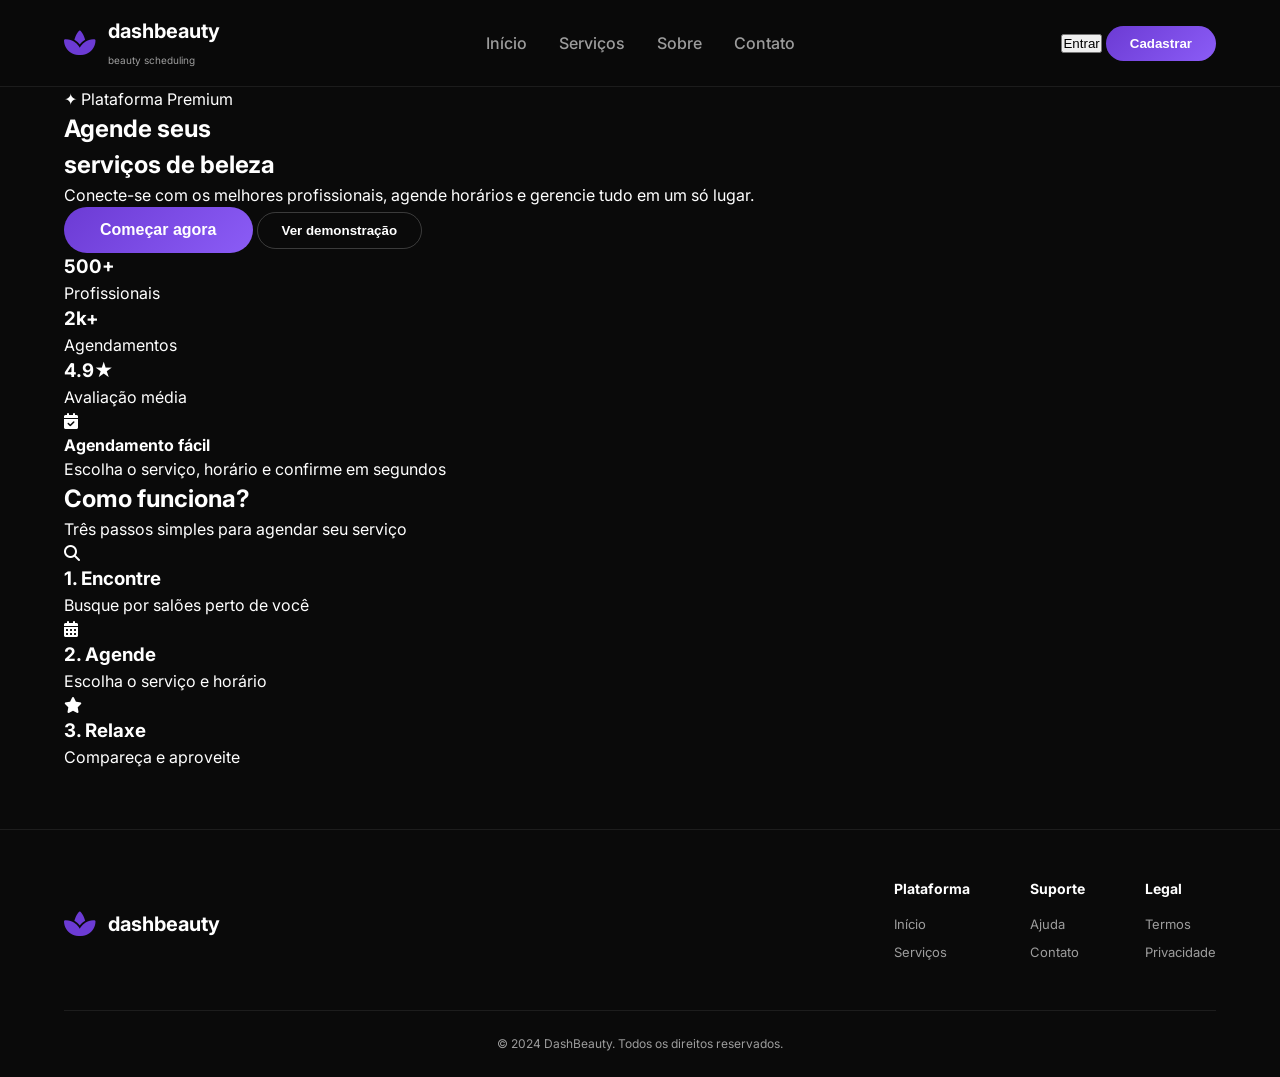
==== public/index.html @ be561d04 "morte" ====
<!DOCTYPE html>
<html lang="pt-BR">
<head>
    <meta charset="UTF-8">
    <meta name="viewport" content="width=device-width, initial-scale=1.0">
    <title>DashBeauty | Agendamento de Beleza</title>
    <link rel="manifest" href="manifest.json">
    <link href="https://fonts.googleapis.com/css2?family=Inter:wght@300;400;500;600;700;800&display=swap" rel="stylesheet">
    <link rel="stylesheet" href="https://cdnjs.cloudflare.com/ajax/libs/font-awesome/6.5.1/css/all.min.css">
    <link rel="stylesheet" href="css/style.css">
</head>
<body>
    <div id="app">
        <!-- Header -->
        <header class="header">
            <div class="container">
                <div class="logo" onclick="window.location.href='/'">
                    <i class="fas fa-spa"></i>
                    <div>
                        <h1>dashbeauty</h1>
                        <span>beauty scheduling</span>
                    </div>
                </div>
                <nav class="nav">
                    <a href="#">Início</a>
                    <a href="#">Serviços</a>
                    <a href="#">Sobre</a>
                    <a href="#">Contato</a>
                </nav>
                <div class="auth-buttons">
                    <button class="btn-outline" onclick="window.location.href='login.html'">Entrar</button>
                    <button class="btn-primary" onclick="window.location.href='register.html'">Cadastrar</button>
                </div>
            </div>
        </header>

        <!-- Hero Section -->
        <section class="hero">
            <div class="container">
                <div class="hero-content">
                    <span class="badge">✦ Plataforma Premium</span>
                    <h1>Agende seus<br>serviços de beleza</h1>
                    <p>Conecte-se com os melhores profissionais, agende horários e gerencie tudo em um só lugar.</p>
                    <div class="hero-buttons">
                        <button class="btn-primary btn-lg" onclick="window.location.href='register.html'">Começar agora</button>
                        <button class="btn-secondary">Ver demonstração</button>
                    </div>
                    <div class="stats">
                        <div><h3>500+</h3><p>Profissionais</p></div>
                        <div><h3>2k+</h3><p>Agendamentos</p></div>
                        <div><h3>4.9★</h3><p>Avaliação média</p></div>
                    </div>
                </div>
                <div class="hero-image">
                    <div class="card-hero">
                        <i class="fas fa-calendar-check"></i>
                        <h4>Agendamento fácil</h4>
                        <p>Escolha o serviço, horário e confirme em segundos</p>
                    </div>
                </div>
            </div>
        </section>

        <!-- Como Funciona -->
        <section class="how-it-works">
            <div class="container">
                <h2 class="section-title">Como funciona?</h2>
                <p class="section-subtitle">Três passos simples para agendar seu serviço</p>
                <div class="steps">
                    <div class="step">
                        <div class="step-icon"><i class="fas fa-search"></i></div>
                        <h3>1. Encontre</h3>
                        <p>Busque por salões perto de você</p>
                    </div>
                    <div class="step">
                        <div class="step-icon"><i class="fas fa-calendar-alt"></i></div>
                        <h3>2. Agende</h3>
                        <p>Escolha o serviço e horário</p>
                    </div>
                    <div class="step">
                        <div class="step-icon"><i class="fas fa-star"></i></div>
                        <h3>3. Relaxe</h3>
                        <p>Compareça e aproveite</p>
                    </div>
                </div>
            </div>
        </section>

        <!-- Footer -->
        <footer class="footer">
            <div class="container">
                <div class="footer-content">
                    <div class="footer-logo">
                        <i class="fas fa-spa"></i>
                        <span>dashbeauty</span>
                    </div>
                    <div class="footer-links">
                        <div>
                            <h4>Plataforma</h4>
                            <a href="#">Início</a>
                            <a href="#">Serviços</a>
                        </div>
                        <div>
                            <h4>Suporte</h4>
                            <a href="#">Ajuda</a>
                            <a href="#">Contato</a>
                        </div>
                        <div>
                            <h4>Legal</h4>
                            <a href="#">Termos</a>
                            <a href="#">Privacidade</a>
                        </div>
                    </div>
                </div>
                <div class="footer-bottom">
                    <p>&copy; 2024 DashBeauty. Todos os direitos reservados.</p>
                </div>
            </div>
        </footer>
    </div>

    <script src="js/app.js"></script>
</body>
</html>
---- public/css/style.css ----
/* ============================================
   DASHBEAUTY - CSS COMPLETO
   Cores: Roxo (#6C3BD4), Dourado (#F5A623)
   ============================================ */

:root {
    --primary: #6C3BD4;
    --primary-dark: #5A2DB8;
    --primary-light: #8B5CF6;
    --secondary: #F5A623;
    --success: #10B981;
    --error: #EF4444;
    --bg: #0A0A0A;
    --bg-card: rgba(255,255,255,0.03);
    --border: rgba(255,255,255,0.08);
    --text: #FFFFFF;
    --text-muted: rgba(255,255,255,0.6);
}

* {
    margin: 0;
    padding: 0;
    box-sizing: border-box;
}

body {
    font-family: 'Inter', sans-serif;
    background: var(--bg);
    color: var(--text);
    line-height: 1.5;
    min-height: 100vh;
}

.container {
    max-width: 1200px;
    margin: 0 auto;
    padding: 0 24px;
}

/* ============================================
   HEADER
   ============================================ */
.header {
    background: rgba(10,10,10,0.95);
    border-bottom: 1px solid var(--border);
    position: sticky;
    top: 0;
    z-index: 100;
}

.header .container {
    display: flex;
    justify-content: space-between;
    align-items: center;
    padding: 16px 24px;
    flex-wrap: wrap;
    gap: 16px;
}

.logo {
    display: flex;
    align-items: center;
    gap: 12px;
    cursor: pointer;
}

.logo i {
    font-size: 28px;
    color: var(--primary);
}

.logo h1 {
    font-size: 20px;
    font-weight: 700;
}

.logo span {
    font-size: 10px;
    color: var(--text-muted);
}

.nav {
    display: flex;
    gap: 32px;
}

.nav a {
    color: var(--text-muted);
    text-decoration: none;
    font-weight: 500;
    transition: color 0.3s;
}

.nav a:hover {
    color: var(--secondary);
}

.nav-menu {
    display: flex;
    gap: 8px;
}

.nav-link {
    background: none;
    border: none;
    color: var(--text-muted);
    padding: 8px 16px;
    border-radius: 8px;
    cursor: pointer;
    font-weight: 500;
    transition: all 0.3s;
    display: flex;
    align-items: center;
    gap: 8px;
}

.nav-link:hover {
    background: rgba(108,59,212,0.1);
    color: white;
}

.nav-link.active {
    background: var(--primary);
    color: white;
}

.user-info {
    display: flex;
    align-items: center;
    gap: 12px;
}

.btn-logout {
    background: rgba(239,68,68,0.1);
    border: 1px solid rgba(239,68,68,0.3);
    color: var(--error);
    padding: 8px 12px;
    border-radius: 40px;
    cursor: pointer;
    transition: all 0.3s;
}

.btn-logout:hover {
    background: var(--error);
    color: white;
}

/* ============================================
   BOTÕES
   ============================================ */
.btn-primary {
    background: linear-gradient(135deg, var(--primary), var(--primary-light));
    color: white;
    border: none;
    padding: 10px 24px;
    border-radius: 40px;
    font-weight: 600;
    cursor: pointer;
    transition: all 0.3s;
}

.btn-primary:hover {
    transform: translateY(-2px);
    box-shadow: 0 8px 25px rgba(108,59,212,0.4);
}

.btn-primary.btn-lg {
    padding: 14px 36px;
    font-size: 16px;
}

.btn-primary.btn-block {
    width: 100%;
    padding: 14px;
}

.btn-primary.small {
    padding: 6px 16px;
    font-size: 13px;
}

.btn-secondary {
    background: transparent;
    border: 1px solid rgba(255,255,255,0.2);
    color: white;
    padding: 10px 24px;
    border-radius: 40px;
    font-weight: 600;
    cursor: pointer;
    transition: all 0.3s;
}

.btn-secondary:hover {
    border-color: var(--primary);
}

/* ============================================
   AUTENTICAÇÃO
   ============================================ */
.auth-page {
    min-height: 100vh;
    display: flex;
    align-items: center;
    justify-content: center;
    padding: 40px 20px;
}

.auth-container {
    max-width: 480px;
    width: 100%;
}

.auth-card {
    background: rgba(255,255,255,0.03);
    backdrop-filter: blur(20px);
    border-radius: 32px;
    padding: 48px 40px;
    border: 1px solid var(--border);
}

.back-link {
    color: var(--text-muted);
    text-decoration: none;
    font-size: 14px;
    display: inline-flex;
    align-items: center;
    gap: 8px;
}

.auth-logo {
    text-align: center;
    margin: 24px 0 32px;
}

.auth-logo i {
    font-size: 48px;
    color: var(--primary);
}

.auth-logo h2 {
    font-size: 28px;
    margin: 12px 0 4px;
}

.auth-logo p {
    color: var(--text-muted);
    font-size: 14px;
}

.role-selector {
    display: flex;
    gap: 12px;
    background: rgba(255,255,255,0.05);
    border-radius: 60px;
    padding: 6px;
    margin-bottom: 32px;
}

.role-btn {
    flex: 1;
    background: transparent;
    border: none;
    padding: 12px;
    border-radius: 50px;
    color: var(--text-muted);
    font-weight: 500;
    cursor: pointer;
    transition: all 0.3s;
}

.role-btn.active {
    background: var(--primary);
    color: white;
}

.auth-footer {
    text-align: center;
    margin-top: 24px;
    padding-top: 24px;
    border-top: 1px solid var(--border);
    color: var(--text-muted);
}

.auth-footer a {
    color: var(--primary);
    text-decoration: none;
}

/* ============================================
   FORMULÁRIOS
   ============================================ */
.form-group {
    margin-bottom: 20px;
}

.form-group label {
    display: block;
    color: var(--text-muted);
    font-size: 14px;
    font-weight: 500;
    margin-bottom: 8px;
}

.input-group {
    position: relative;
}

.input-group i {
    position: absolute;
    left: 16px;
    top: 50%;
    transform: translateY(-50%);
    color: var(--text-muted);
}

.input-group input,
.input-group select,
.input-group textarea {
    width: 100%;
    padding: 14px 16px 14px 48px;
    background: rgba(255,255,255,0.05);
    border: 1px solid var(--border);
    border-radius: 16px;
    color: white;
    font-size: 14px;
    font-family: inherit;
    transition: all 0.3s;
}

.input-group textarea {
    padding: 14px;
    resize: vertical;
}

.input-group input:focus {
    border-color: var(--primary);
    outline: none;
}

.toggle-password {
    position: absolute;
    right: 16px;
    top: 50%;
    transform: translateY(-50%);
    cursor: pointer;
    color: var(--text-muted);
}

.form-row {
    display: grid;
    grid-template-columns: 1fr 1fr;
    gap: 16px;
}

/* ============================================
   CARDS
   ============================================ */
.businesses-grid {
    display: grid;
    grid-template-columns: repeat(auto-fill, minmax(280px, 1fr));
    gap: 24px;
}

.business-card {
    background: var(--bg-card);
    border-radius: 20px;
    overflow: hidden;
    border: 1px solid var(--border);
    cursor: pointer;
    transition: all 0.3s;
}

.business-card:hover {
    transform: translateY(-5px);
    border-color: var(--primary);
}

.business-image {
    height: 140px;
    background: linear-gradient(135deg, var(--primary), var(--primary-light));
    display: flex;
    align-items: center;
    justify-content: center;
    position: relative;
}

.business-image i {
    font-size: 50px;
    color: rgba(255,255,255,0.3);
}

.featured-tag {
    position: absolute;
    top: 12px;
    right: 12px;
    background: var(--secondary);
    padding: 4px 10px;
    border-radius: 20px;
    font-size: 10px;
    font-weight: 600;
}

.business-info {
    padding: 20px;
}

.business-info h4 {
    font-size: 16px;
    margin-bottom: 8px;
}

.stars {
    color: var(--secondary);
    font-size: 12px;
    letter-spacing: 2px;
    margin-bottom: 8px;
}

.business-address {
    color: var(--text-muted);
    font-size: 12px;
}

/* ============================================
   CATEGORIAS
   ============================================ */
.categories-grid {
    display: grid;
    grid-template-columns: repeat(auto-fit, minmax(100px, 1fr));
    gap: 16px;
}

.category-card {
    background: var(--bg-card);
    border-radius: 16px;
    padding: 20px;
    text-align: center;
    cursor: pointer;
    border: 1px solid var(--border);
    transition: all 0.3s;
}

.category-card:hover {
    transform: translateY(-5px);
    border-color: var(--primary);
}

.category-card i {
    font-size: 28px;
    color: var(--secondary);
    margin-bottom: 12px;
}

.category-card span {
    font-size: 13px;
}

/* ============================================
   AGENDAMENTOS
   ============================================ */
.appointments-list {
    display: flex;
    flex-direction: column;
    gap: 16px;
}

.appointment-card {
    background: var(--bg-card);
    border-radius: 16px;
    padding: 20px;
    display: flex;
    justify-content: space-between;
    align-items: center;
    flex-wrap: wrap;
    gap: 16px;
    border: 1px solid var(--border);
}

.appointment-status {
    padding: 4px 12px;
    border-radius: 20px;
    font-size: 12px;
    font-weight: 500;
}

.status-scheduled {
    background: rgba(245,166,35,0.2);
    color: var(--secondary);
}
.status-completed {
    background: rgba(16,185,129,0.2);
    color: var(--success);
}
.status-cancelled {
    background: rgba(239,68,68,0.2);
    color: var(--error);
}

/* ============================================
   SERVIÇOS
   ============================================ */
.services-list {
    display: flex;
    flex-direction: column;
    gap: 16px;
}

.service-card {
    background: var(--bg-card);
    border-radius: 16px;
    padding: 20px;
    display: flex;
    justify-content: space-between;
    align-items: center;
    flex-wrap: wrap;
    gap: 16px;
    border: 1px solid var(--border);
}

.service-price {
    color: var(--primary);
    font-weight: bold;
    font-size: 18px;
}

/* ============================================
   PERFIL
   ============================================ */
.profile-card {
    background: var(--bg-card);
    border-radius: 24px;
    padding: 32px;
    display: flex;
    align-items: center;
    gap: 32px;
    flex-wrap: wrap;
    border: 1px solid var(--border);
}

.profile-avatar i {
    font-size: 80px;
    color: var(--primary);
}

.stat-card {
    background: var(--bg-card);
    border-radius: 16px;
    padding: 24px;
    text-align: center;
    border: 1px solid var(--border);
}

.stat-value {
    font-size: 28px;
    font-weight: 700;
    color: var(--primary);
}

.stat-label {
    color: var(--text-muted);
    font-size: 12px;
}

.stats-grid {
    display: grid;
    grid-template-columns: repeat(auto-fit, minmax(150px, 1fr));
    gap: 16px;
}

/* ============================================
   SEARCH
   ============================================ */
.search-box {
    display: flex;
    background: rgba(255,255,255,0.05);
    border-radius: 60px;
    overflow: hidden;
    border: 1px solid var(--border);
    margin-bottom: 32px;
}

.search-box i {
    padding: 14px 0 14px 20px;
    color: var(--text-muted);
}

.search-box input {
    flex: 1;
    padding: 14px;
    background: transparent;
    border: none;
    color: white;
    outline: none;
}

.search-box button {
    padding: 14px 28px;
    background: var(--primary);
    border: none;
    color: white;
    cursor: pointer;
    font-weight: 600;
}

.greeting {
    background: linear-gradient(135deg, rgba(108,59,212,0.2), rgba(139,92,246,0.1));
    border-radius: 24px;
    padding: 32px;
    margin-bottom: 32px;
    border: 1px solid var(--border);
}

.greeting h2 {
    font-size: 28px;
    margin-bottom: 8px;
}

.greeting p {
    color: var(--text-muted);
}

/* ============================================
   MODAL
   ============================================ */
.modal {
    display: none;
    position: fixed;
    top: 0;
    left: 0;
    width: 100%;
    height: 100%;
    background: rgba(0,0,0,0.8);
    z-index: 1000;
    justify-content: center;
    align-items: center;
}

.modal-content {
    background: #1A1A1A;
    border-radius: 24px;
    padding: 32px;
    max-width: 500px;
    width: 90%;
    max-height: 90vh;
    overflow-y: auto;
    border: 1px solid var(--border);
}

.modal-content .close {
    float: right;
    font-size: 24px;
    cursor: pointer;
    color: var(--text-muted);
}

.modal-buttons {
    display: flex;
    gap: 12px;
    justify-content: flex-end;
    margin-top: 24px;
}

/* ============================================
   TOAST
   ============================================ */
.toast {
    position: fixed;
    bottom: 30px;
    left: 50%;
    transform: translateX(-50%);
    background: #1A1A1A;
    padding: 12px 24px;
    border-radius: 60px;
    z-index: 1100;
    display: none;
    border: 1px solid var(--border);
}

.toast.success {
    background: var(--success);
}
.toast.error {
    background: var(--error);
}

/* ============================================
   FOOTER
   ============================================ */
.footer {
    border-top: 1px solid var(--border);
    padding: 48px 0 24px;
    margin-top: 60px;
}

.footer-content {
    display: flex;
    justify-content: space-between;
    flex-wrap: wrap;
    gap: 40px;
}

.footer-logo {
    display: flex;
    align-items: center;
    gap: 12px;
}

.footer-logo i {
    font-size: 28px;
    color: var(--primary);
}

.footer-logo span {
    font-size: 20px;
    font-weight: 700;
}

.footer-links {
    display: flex;
    gap: 60px;
    flex-wrap: wrap;
}

.footer-links h4 {
    margin-bottom: 16px;
    font-size: 14px;
}

.footer-links a {
    display: block;
    color: var(--text-muted);
    text-decoration: none;
    font-size: 13px;
    margin-bottom: 8px;
    transition: color 0.3s;
}

.footer-links a:hover {
    color: var(--secondary);
}

.footer-bottom {
    text-align: center;
    padding-top: 24px;
    border-top: 1px solid var(--border);
    color: var(--text-muted);
    font-size: 12px;
    margin-top: 40px;
}

/* ============================================
   UTILIDADES
   ============================================ */
.flex-between {
    display: flex;
    justify-content: space-between;
    align-items: center;
    flex-wrap: wrap;
    gap: 16px;
}

.page {
    display: none;
}

.page.active {
    display: block;
    animation: fadeIn 0.3s ease;
}

@keyframes fadeIn {
    from { opacity: 0; transform: translateY(10px); }
    to { opacity: 1; transform: translateY(0); }
}

.empty-state {
    text-align: center;
    padding: 60px 20px;
}

.empty-state i {
    font-size: 48px;
    color: rgba(255,255,255,0.2);
    margin-bottom: 16px;
}

.empty-state h3 {
    font-size: 20px;
    margin-bottom: 8px;
}

.empty-state p {
    color: var(--text-muted);
    margin-bottom: 24px;
}

/* ============================================
   RESPONSIVIDADE
   ============================================ */
@media (max-width: 768px) {
    .container { padding: 0 16px; }
    
    .header .container { flex-direction: column; text-align: center; }
    .nav { justify-content: center; flex-wrap: wrap; gap: 16px; }
    .nav-menu { justify-content: center; flex-wrap: wrap; }
    .categories-grid { grid-template-columns: repeat(3, 1fr); }
    .businesses-grid { grid-template-columns: 1fr; }
    .form-row { grid-template-columns: 1fr; }
    .auth-card { padding: 32px 24px; }
    .profile-card { flex-direction: column; text-align: center; }
    .footer-content { flex-direction: column; text-align: center; }
    .footer-links { justify-content: center; }
    .stats-grid { grid-template-columns: 1fr; }
    .appointment-card { flex-direction: column; text-align: center; }
    .service-card { flex-direction: column; text-align: center; }
}

@media (max-width: 480px) {
    .categories-grid { grid-template-columns: repeat(2, 1fr); }
    .modal-content { padding: 24px; }
}
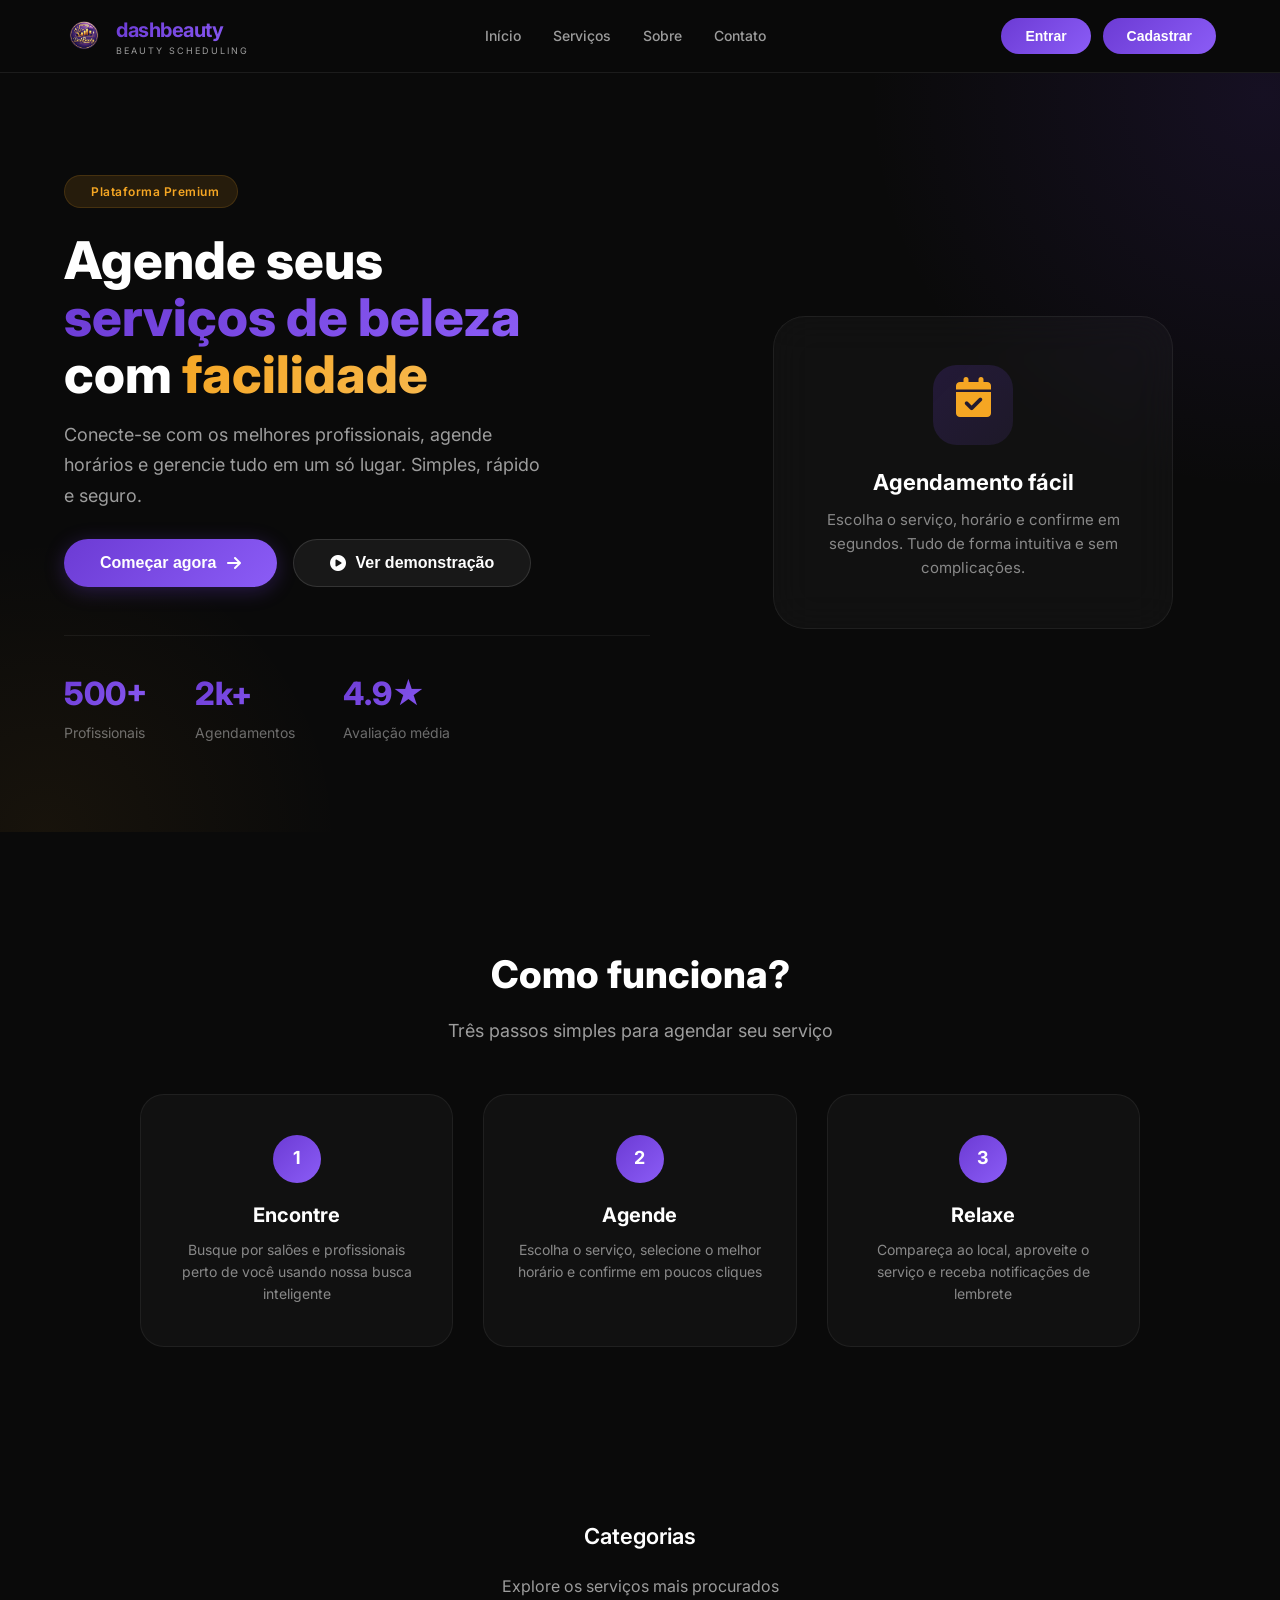
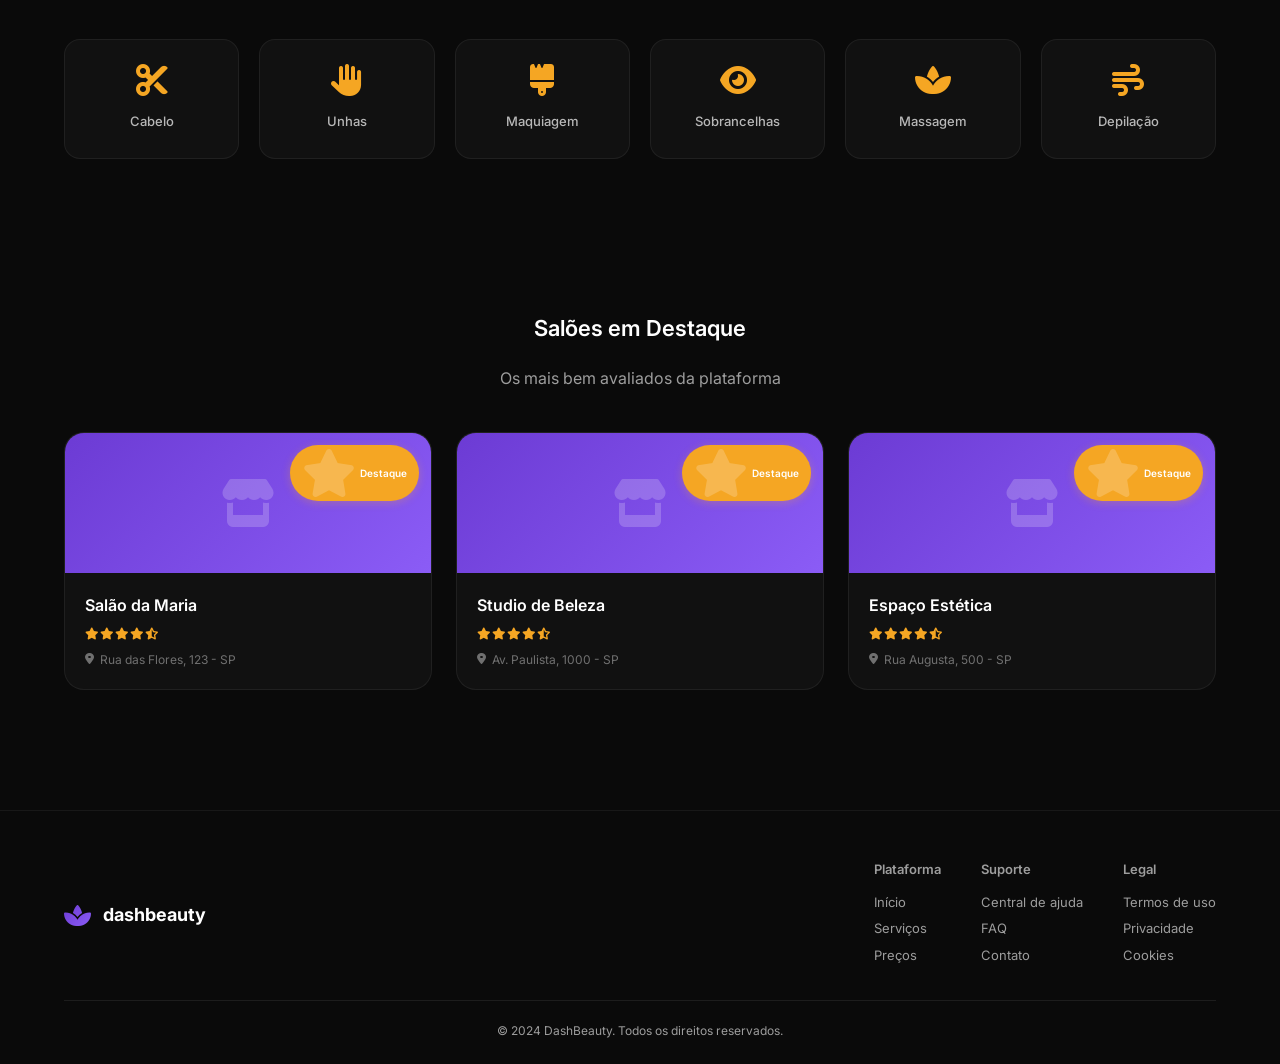
==== commit 15830941: "try" ====
--- a/public/index.html
+++ b/public/index.html
@@ -5,120 +5,799 @@
     <meta name="viewport" content="width=device-width, initial-scale=1.0">
     <title>DashBeauty | Agendamento de Beleza</title>
     <link rel="manifest" href="manifest.json">
-    <link href="https://fonts.googleapis.com/css2?family=Inter:wght@300;400;500;600;700;800&display=swap" rel="stylesheet">
+    <link href="https://fonts.googleapis.com/css2?family=Inter:wght@300;400;500;600;700;800;900&display=swap" rel="stylesheet">
     <link rel="stylesheet" href="https://cdnjs.cloudflare.com/ajax/libs/font-awesome/6.5.1/css/all.min.css">
     <link rel="stylesheet" href="css/style.css">
+    <style>
+        /* ============================================
+           ESTILOS EXCLUSIVOS DA TELA INICIAL
+           ============================================ */
+        
+        /* Hero Section aprimorada */
+        .hero {
+            padding: 100px 0 60px;
+            position: relative;
+            overflow: hidden;
+        }
+
+        .hero::before {
+            content: '';
+            position: absolute;
+            top: -50%;
+            right: -30%;
+            width: 800px;
+            height: 800px;
+            background: radial-gradient(circle, rgba(108, 59, 212, 0.12), transparent 70%);
+            border-radius: 50%;
+            pointer-events: none;
+        }
+
+        .hero::after {
+            content: '';
+            position: absolute;
+            bottom: -40%;
+            left: -20%;
+            width: 600px;
+            height: 600px;
+            background: radial-gradient(circle, rgba(245, 166, 35, 0.06), transparent 70%);
+            border-radius: 50%;
+            pointer-events: none;
+        }
+
+        .hero .container {
+            position: relative;
+            z-index: 1;
+            display: flex;
+            align-items: center;
+            gap: 80px;
+            flex-wrap: wrap;
+        }
+
+        .hero-content {
+            flex: 1 1 500px;
+        }
+
+        .hero-badge {
+            display: inline-flex;
+            align-items: center;
+            gap: 8px;
+            background: rgba(245, 166, 35, 0.12);
+            color: #F5A623;
+            padding: 6px 18px;
+            border-radius: 9999px;
+            font-size: 12px;
+            font-weight: 600;
+            border: 1px solid rgba(245, 166, 35, 0.15);
+            margin-bottom: 24px;
+            letter-spacing: 0.5px;
+        }
+
+        .hero-badge i {
+            font-size: 14px;
+        }
+
+        .hero-title {
+            font-size: 56px;
+            font-weight: 900;
+            line-height: 1.08;
+            margin-bottom: 20px;
+            color: #FFFFFF;
+        }
+
+        .hero-title .highlight {
+            background: linear-gradient(135deg, #6C3BD4, #8B5CF6);
+            -webkit-background-clip: text;
+            -webkit-text-fill-color: transparent;
+            background-clip: text;
+        }
+
+        .hero-title .highlight-gold {
+            background: linear-gradient(135deg, #F5A623, #F7B84D);
+            -webkit-background-clip: text;
+            -webkit-text-fill-color: transparent;
+            background-clip: text;
+        }
+
+        .hero-description {
+            font-size: 18px;
+            color: rgba(255,255,255,0.6);
+            line-height: 1.7;
+            max-width: 480px;
+            margin-bottom: 32px;
+        }
+
+        .hero-buttons {
+            display: flex;
+            gap: 16px;
+            flex-wrap: wrap;
+        }
+
+        .btn-hero-primary {
+            background: linear-gradient(135deg, #6C3BD4, #8B5CF6);
+            color: white;
+            border: none;
+            padding: 14px 36px;
+            border-radius: 9999px;
+            font-weight: 600;
+            font-size: 16px;
+            cursor: pointer;
+            transition: all 0.3s cubic-bezier(0.4, 0, 0.2, 1);
+            display: inline-flex;
+            align-items: center;
+            gap: 10px;
+            box-shadow: 0 4px 20px rgba(108, 59, 212, 0.3);
+        }
+
+        .btn-hero-primary:hover {
+            transform: translateY(-3px);
+            box-shadow: 0 8px 32px rgba(108, 59, 212, 0.4);
+        }
+
+        .btn-hero-secondary {
+            background: rgba(255,255,255,0.06);
+            color: white;
+            border: 1px solid rgba(255,255,255,0.12);
+            padding: 14px 36px;
+            border-radius: 9999px;
+            font-weight: 600;
+            font-size: 16px;
+            cursor: pointer;
+            transition: all 0.3s cubic-bezier(0.4, 0, 0.2, 1);
+            display: inline-flex;
+            align-items: center;
+            gap: 10px;
+        }
+
+        .btn-hero-secondary:hover {
+            background: rgba(255,255,255,0.1);
+            border-color: rgba(108, 59, 212, 0.3);
+            transform: translateY(-3px);
+        }
+
+        .hero-stats {
+            display: flex;
+            gap: 48px;
+            margin-top: 48px;
+            padding-top: 32px;
+            border-top: 1px solid rgba(255,255,255,0.06);
+        }
+
+        .hero-stat h3 {
+            font-size: 32px;
+            font-weight: 800;
+            background: linear-gradient(135deg, #6C3BD4, #8B5CF6);
+            -webkit-background-clip: text;
+            -webkit-text-fill-color: transparent;
+            background-clip: text;
+        }
+
+        .hero-stat p {
+            font-size: 14px;
+            color: rgba(255,255,255,0.4);
+            margin-top: 2px;
+        }
+
+        /* Hero Image */
+        .hero-image {
+            flex: 1 1 400px;
+            display: flex;
+            justify-content: center;
+        }
+
+        .hero-card {
+            background: rgba(255,255,255,0.03);
+            backdrop-filter: blur(20px);
+            -webkit-backdrop-filter: blur(20px);
+            border-radius: 32px;
+            padding: 48px 40px;
+            border: 1px solid rgba(255,255,255,0.06);
+            text-align: center;
+            max-width: 400px;
+            width: 100%;
+            transition: all 0.4s ease;
+        }
+
+        .hero-card:hover {
+            border-color: rgba(108, 59, 212, 0.2);
+            transform: translateY(-5px);
+        }
+
+        .hero-card-icon {
+            width: 80px;
+            height: 80px;
+            background: linear-gradient(135deg, rgba(108, 59, 212, 0.2), rgba(139, 92, 246, 0.1));
+            border-radius: 24px;
+            display: flex;
+            align-items: center;
+            justify-content: center;
+            margin: 0 auto 20px;
+        }
+
+        .hero-card-icon i {
+            font-size: 40px;
+            color: #F5A623;
+        }
+
+        .hero-card h4 {
+            font-size: 22px;
+            font-weight: 700;
+            margin-bottom: 8px;
+        }
+
+        .hero-card p {
+            color: rgba(255,255,255,0.5);
+            font-size: 15px;
+            line-height: 1.6;
+        }
+
+        /* Seção Como Funciona - Melhorada */
+        .how-it-works {
+            padding: 80px 0;
+            text-align: center;
+        }
+
+        .how-it-works .section-title {
+            font-size: 38px;
+            font-weight: 800;
+            margin-bottom: 12px;
+        }
+
+        .how-it-works .section-subtitle {
+            font-size: 18px;
+            margin-bottom: 48px;
+        }
+
+        .steps-grid {
+            display: grid;
+            grid-template-columns: repeat(3, 1fr);
+            gap: 30px;
+            max-width: 1000px;
+            margin: 0 auto;
+        }
+
+        .step-card {
+            background: rgba(255,255,255,0.03);
+            border-radius: 24px;
+            padding: 40px 28px;
+            border: 1px solid rgba(255,255,255,0.06);
+            transition: all 0.4s ease;
+            position: relative;
+        }
+
+        .step-card:hover {
+            transform: translateY(-8px);
+            border-color: rgba(108, 59, 212, 0.2);
+            background: rgba(108, 59, 212, 0.04);
+        }
+
+        .step-number {
+            width: 48px;
+            height: 48px;
+            background: linear-gradient(135deg, #6C3BD4, #8B5CF6);
+            border-radius: 9999px;
+            display: flex;
+            align-items: center;
+            justify-content: center;
+            font-weight: 700;
+            font-size: 18px;
+            color: white;
+            margin: 0 auto 16px;
+        }
+
+        .step-card h3 {
+            font-size: 20px;
+            font-weight: 700;
+            margin-bottom: 8px;
+        }
+
+        .step-card p {
+            color: rgba(255,255,255,0.5);
+            font-size: 14px;
+            line-height: 1.6;
+        }
+
+        /* Categorias */
+        .categories-section {
+            padding: 60px 0;
+        }
+
+        .categories-grid {
+            display: grid;
+            grid-template-columns: repeat(auto-fit, minmax(120px, 1fr));
+            gap: 20px;
+            margin-top: 40px;
+        }
+
+        .category-item {
+            background: rgba(255,255,255,0.03);
+            border-radius: 16px;
+            padding: 24px 16px;
+            text-align: center;
+            border: 1px solid rgba(255,255,255,0.06);
+            cursor: pointer;
+            transition: all 0.3s ease;
+        }
+
+        .category-item:hover {
+            transform: translateY(-5px);
+            border-color: rgba(108, 59, 212, 0.2);
+            background: rgba(108, 59, 212, 0.04);
+        }
+
+        .category-item i {
+            font-size: 32px;
+            color: #F5A623;
+            margin-bottom: 12px;
+            display: block;
+        }
+
+        .category-item span {
+            font-size: 13px;
+            font-weight: 500;
+            color: rgba(255,255,255,0.7);
+        }
+
+        /* Destaques */
+        .featured-section {
+            padding: 60px 0;
+        }
+
+        .featured-grid {
+            display: grid;
+            grid-template-columns: repeat(auto-fill, minmax(280px, 1fr));
+            gap: 24px;
+            margin-top: 40px;
+        }
+
+        .featured-card {
+            background: rgba(255,255,255,0.03);
+            border-radius: 20px;
+            overflow: hidden;
+            border: 1px solid rgba(255,255,255,0.06);
+            transition: all 0.4s ease;
+            cursor: pointer;
+        }
+
+        .featured-card:hover {
+            transform: translateY(-8px);
+            border-color: rgba(108, 59, 212, 0.2);
+            box-shadow: 0 20px 40px rgba(0,0,0,0.2);
+        }
+
+        .featured-image {
+            height: 140px;
+            background: linear-gradient(135deg, #6C3BD4, #8B5CF6);
+            display: flex;
+            align-items: center;
+            justify-content: center;
+            position: relative;
+        }
+
+        .featured-image i {
+            font-size: 48px;
+            color: rgba(255,255,255,0.2);
+        }
+
+        .featured-tag {
+            position: absolute;
+            top: 12px;
+            right: 12px;
+            background: #F5A623;
+            color: white;
+            padding: 4px 12px;
+            border-radius: 9999px;
+            font-size: 10px;
+            font-weight: 600;
+        }
+
+        .featured-info {
+            padding: 20px;
+        }
+
+        .featured-info h4 {
+            font-size: 16px;
+            font-weight: 600;
+            margin-bottom: 6px;
+        }
+
+        .featured-info .stars {
+            color: #F5A623;
+            font-size: 12px;
+            letter-spacing: 1px;
+            margin-bottom: 6px;
+        }
+
+        .featured-info .address {
+            color: rgba(255,255,255,0.4);
+            font-size: 12px;
+            display: flex;
+            align-items: center;
+            gap: 6px;
+        }
+
+        /* Footer */
+        .footer {
+            border-top: 1px solid rgba(255,255,255,0.06);
+            padding: 48px 0 24px;
+            margin-top: 60px;
+        }
+
+        /* Responsividade */
+        @media (max-width: 1024px) {
+            .hero-title {
+                font-size: 44px;
+            }
+        }
+
+        @media (max-width: 768px) {
+            .hero {
+                padding: 60px 0 40px;
+            }
+
+            .hero .container {
+                flex-direction: column;
+                text-align: center;
+                gap: 40px;
+            }
+
+            .hero-title {
+                font-size: 36px;
+            }
+
+            .hero-description {
+                max-width: 100%;
+                margin-left: auto;
+                margin-right: auto;
+            }
+
+            .hero-buttons {
+                justify-content: center;
+            }
+
+            .hero-stats {
+                justify-content: center;
+                gap: 24px;
+                flex-wrap: wrap;
+            }
+
+            .hero-stat h3 {
+                font-size: 24px;
+            }
+
+            .steps-grid {
+                grid-template-columns: 1fr;
+                max-width: 400px;
+            }
+
+            .how-it-works .section-title {
+                font-size: 28px;
+            }
+
+            .categories-grid {
+                grid-template-columns: repeat(3, 1fr);
+            }
+
+            .featured-grid {
+                grid-template-columns: 1fr;
+            }
+
+            .hero-card {
+                padding: 32px 24px;
+            }
+        }
+
+        @media (max-width: 480px) {
+            .hero-title {
+                font-size: 28px;
+            }
+
+            .hero-buttons {
+                flex-direction: column;
+                align-items: center;
+                width: 100%;
+            }
+
+            .hero-buttons .btn-hero-primary,
+            .hero-buttons .btn-hero-secondary {
+                width: 100%;
+                justify-content: center;
+            }
+
+            .categories-grid {
+                grid-template-columns: repeat(2, 1fr);
+            }
+
+            .hero-card {
+                padding: 24px 16px;
+            }
+
+            .hero-card-icon {
+                width: 60px;
+                height: 60px;
+            }
+
+            .hero-card-icon i {
+                font-size: 28px;
+            }
+
+            .hero-card h4 {
+                font-size: 18px;
+            }
+        }
+
+/* ============================================
+   LOGO DO SITE
+   ============================================ */
+
+.logo-img {
+    width: 40px;
+    height: 40px;
+    object-fit: contain;
+    border-radius: 8px;
+    transition: transform 0.3s ease;
+}
+
+.logo-img:hover {
+    transform: scale(1.05);
+}
+
+/* Para telas menores (tablets) */
+@media (max-width: 768px) {
+    .logo-img {
+        width: 32px;
+        height: 32px;
+    }
+}
+
+/* Para telas muito pequenas (celulares) */
+@media (max-width: 480px) {
+    .logo-img {
+        width: 28px;
+        height: 28px;
+    }
+}
+
+    </style>
 </head>
 <body>
-    <div id="app">
-        <!-- Header -->
-        <header class="header">
-            <div class="container">
-                <div class="logo" onclick="window.location.href='/'">
+    <!-- ============================================
+    HEADER
+    ============================================ -->
+    <header class="header">
+        <div class="container">
+            <div class="logo" onclick="window.location.href='index.html'">
+                <img src="assets/icons/logo.png" alt="DashBeauty Logo" class="logo-img">
+                <link rel="icon" href="favicon.ico" type="image/x-icon">
+    <link rel="shortcut icon" href="favicon.ico" type="image/x-icon">
+    <link rel="icon" sizes="16x16" href="favicon.ico">
+    <link rel="icon" sizes="32x32" href="favicon.ico">
+
+
+
+                <div>
+                    <h1>dashbeauty</h1>
+                    <span>beauty scheduling</span>
+                </div>
+            </div>
+            <nav class="nav">
+                <a href="#">Início</a>
+                <a href="#">Serviços</a>
+                <a href="#">Sobre</a>
+                <a href="#">Contato</a>
+            </nav>
+            <div class="auth-buttons" style="display: flex; gap: 12px;">
+                <button class="btn-primary" onclick="window.location.href='login.html'">Entrar</button>
+                <button class="btn-primary" onclick="window.location.href='register.html'">Cadastrar</button>
+            </div>
+        </div>
+    </header>
+
+    <!-- ============================================
+    HERO SECTION
+    ============================================ -->
+    <section class="hero">
+        <div class="container">
+            <div class="hero-content">
+                <div class="hero-badge">
+                    <i class="fas fa-sparkles"></i>
+                    Plataforma Premium
+                </div>
+                <h1 class="hero-title">
+                    Agende seus<br>
+                    <span class="highlight">serviços de beleza</span>
+                    <br>com <span class="highlight-gold">facilidade</span>
+                </h1>
+                <p class="hero-description">
+                    Conecte-se com os melhores profissionais, agende horários e 
+                    gerencie tudo em um só lugar. Simples, rápido e seguro.
+                </p>
+                <div class="hero-buttons">
+                    <button class="btn-hero-primary" onclick="window.location.href='register.html'">
+                        Começar agora <i class="fas fa-arrow-right"></i>
+                    </button>
+                    <button class="btn-hero-secondary">
+                        <i class="fas fa-play-circle"></i> Ver demonstração
+                    </button>
+                </div>
+                <div class="hero-stats">
+                    <div class="hero-stat">
+                        <h3>500+</h3>
+                        <p>Profissionais</p>
+                    </div>
+                    <div class="hero-stat">
+                        <h3>2k+</h3>
+                        <p>Agendamentos</p>
+                    </div>
+                    <div class="hero-stat">
+                        <h3>4.9★</h3>
+                        <p>Avaliação média</p>
+                    </div>
+                </div>
+            </div>
+            <div class="hero-image">
+                <div class="hero-card">
+                    <div class="hero-card-icon">
+                        <i class="fas fa-calendar-check"></i>
+                    </div>
+                    <h4>Agendamento fácil</h4>
+                    <p>Escolha o serviço, horário e confirme em segundos. Tudo de forma intuitiva e sem complicações.</p>
+                </div>
+            </div>
+        </div>
+    </section>
+
+    <!-- ============================================
+    COMO FUNCIONA
+    ============================================ -->
+    <section class="how-it-works">
+        <div class="container">
+            <h2 class="section-title">Como funciona?</h2>
+            <p class="section-subtitle">Três passos simples para agendar seu serviço</p>
+            <div class="steps-grid">
+                <div class="step-card">
+                    <div class="step-number">1</div>
+                    <h3>Encontre</h3>
+                    <p>Busque por salões e profissionais perto de você usando nossa busca inteligente</p>
+                </div>
+                <div class="step-card">
+                    <div class="step-number">2</div>
+                    <h3>Agende</h3>
+                    <p>Escolha o serviço, selecione o melhor horário e confirme em poucos cliques</p>
+                </div>
+                <div class="step-card">
+                    <div class="step-number">3</div>
+                    <h3>Relaxe</h3>
+                    <p>Compareça ao local, aproveite o serviço e receba notificações de lembrete</p>
+                </div>
+            </div>
+        </div>
+    </section>
+
+    <!-- ============================================
+    CATEGORIAS
+    ============================================ -->
+    <section class="categories-section">
+        <div class="container">
+            <h2 class="section-title" style="text-align: center;">Categorias</h2>
+            <p class="section-subtitle">Explore os serviços mais procurados</p>
+            <div class="categories-grid">
+                <div class="category-item" onclick="window.location.href='client.html'">
+                    <i class="fas fa-cut"></i>
+                    <span>Cabelo</span>
+                </div>
+                <div class="category-item" onclick="window.location.href='client.html'">
+                    <i class="fas fa-hand"></i>
+                    <span>Unhas</span>
+                </div>
+                <div class="category-item" onclick="window.location.href='client.html'">
+                    <i class="fas fa-brush"></i>
+                    <span>Maquiagem</span>
+                </div>
+                <div class="category-item" onclick="window.location.href='client.html'">
+                    <i class="fas fa-eye"></i>
+                    <span>Sobrancelhas</span>
+                </div>
+                <div class="category-item" onclick="window.location.href='client.html'">
                     <i class="fas fa-spa"></i>
+                    <span>Massagem</span>
+                </div>
+                <div class="category-item" onclick="window.location.href='client.html'">
+                    <i class="fas fa-wind"></i>
+                    <span>Depilação</span>
+                </div>
+            </div>
+        </div>
+    </section>
+
+    <!-- ============================================
+    DESTAQUES
+    ============================================ -->
+    <section class="featured-section">
+        <div class="container">
+            <h2 class="section-title" style="text-align: center;">Salões em Destaque</h2>
+            <p class="section-subtitle">Os mais bem avaliados da plataforma</p>
+            <div class="featured-grid" id="featured-grid">
+                <!-- Carregado via JavaScript -->
+            </div>
+        </div>
+    </section>
+
+    <!-- ============================================
+    FOOTER
+    ============================================ -->
+    <footer class="footer">
+        <div class="container">
+            <div class="footer-content">
+                <div class="footer-logo">
+                    <i class="fas fa-spa"></i>
+                    <span>dashbeauty</span>
+                </div>
+                <div class="footer-links">
                     <div>
-                        <h1>dashbeauty</h1>
-                        <span>beauty scheduling</span>
+                        <h4>Plataforma</h4>
+                        <a href="#">Início</a>
+                        <a href="#">Serviços</a>
+                        <a href="#">Preços</a>
                     </div>
-                </div>
-                <nav class="nav">
-                    <a href="#">Início</a>
-                    <a href="#">Serviços</a>
-                    <a href="#">Sobre</a>
-                    <a href="#">Contato</a>
-                </nav>
-                <div class="auth-buttons">
-                    <button class="btn-outline" onclick="window.location.href='login.html'">Entrar</button>
-                    <button class="btn-primary" onclick="window.location.href='register.html'">Cadastrar</button>
+                    <div>
+                        <h4>Suporte</h4>
+                        <a href="#">Central de ajuda</a>
+                        <a href="#">FAQ</a>
+                        <a href="#">Contato</a>
+                    </div>
+                    <div>
+                        <h4>Legal</h4>
+                        <a href="#">Termos de uso</a>
+                        <a href="#">Privacidade</a>
+                        <a href="#">Cookies</a>
+                    </div>
                 </div>
             </div>
-        </header>
-
-        <!-- Hero Section -->
-        <section class="hero">
-            <div class="container">
-                <div class="hero-content">
-                    <span class="badge">✦ Plataforma Premium</span>
-                    <h1>Agende seus<br>serviços de beleza</h1>
-                    <p>Conecte-se com os melhores profissionais, agende horários e gerencie tudo em um só lugar.</p>
-                    <div class="hero-buttons">
-                        <button class="btn-primary btn-lg" onclick="window.location.href='register.html'">Começar agora</button>
-                        <button class="btn-secondary">Ver demonstração</button>
+            <div class="footer-bottom">
+                <p>&copy; 2024 DashBeauty. Todos os direitos reservados.</p>
+            </div>
+        </div>
+    </footer>
+
+    <script>
+        // ============================================
+        // CARREGAR SALÕES EM DESTAQUE
+        // ============================================
+        const featuredBusinesses = [
+            { id: 1, name: 'Salão da Maria', address: 'Rua das Flores, 123 - SP', rating: 4.8, featured: true },
+            { id: 2, name: 'Studio de Beleza', address: 'Av. Paulista, 1000 - SP', rating: 4.5, featured: true },
+            { id: 3, name: 'Espaço Estética', address: 'Rua Augusta, 500 - SP', rating: 4.9, featured: true }
+        ];
+
+        function renderStars(rating) {
+            let stars = '';
+            for (let i = 0; i < Math.floor(rating); i++) stars += '<i class="fas fa-star"></i>';
+            if (rating % 1 >= 0.5) stars += '<i class="fas fa-star-half-alt"></i>';
+            for (let i = stars.length / 2; i < 5; i++) stars += '<i class="far fa-star"></i>';
+            return stars;
+        }
+
+        function displayFeatured() {
+            const container = document.getElementById('featured-grid');
+            container.innerHTML = featuredBusinesses.map(b => `
+                <div class="featured-card" onclick="window.location.href='client.html'">
+                    <div class="featured-image">
+                        <i class="fas fa-store"></i>
+                        <span class="featured-tag"><i class="fas fa-star"></i> Destaque</span>
                     </div>
-                    <div class="stats">
-                        <div><h3>500+</h3><p>Profissionais</p></div>
-                        <div><h3>2k+</h3><p>Agendamentos</p></div>
-                        <div><h3>4.9★</h3><p>Avaliação média</p></div>
-                    </div>
-                </div>
-                <div class="hero-image">
-                    <div class="card-hero">
-                        <i class="fas fa-calendar-check"></i>
-                        <h4>Agendamento fácil</h4>
-                        <p>Escolha o serviço, horário e confirme em segundos</p>
-                    </div>
-                </div>
-            </div>
-        </section>
-
-        <!-- Como Funciona -->
-        <section class="how-it-works">
-            <div class="container">
-                <h2 class="section-title">Como funciona?</h2>
-                <p class="section-subtitle">Três passos simples para agendar seu serviço</p>
-                <div class="steps">
-                    <div class="step">
-                        <div class="step-icon"><i class="fas fa-search"></i></div>
-                        <h3>1. Encontre</h3>
-                        <p>Busque por salões perto de você</p>
-                    </div>
-                    <div class="step">
-                        <div class="step-icon"><i class="fas fa-calendar-alt"></i></div>
-                        <h3>2. Agende</h3>
-                        <p>Escolha o serviço e horário</p>
-                    </div>
-                    <div class="step">
-                        <div class="step-icon"><i class="fas fa-star"></i></div>
-                        <h3>3. Relaxe</h3>
-                        <p>Compareça e aproveite</p>
-                    </div>
-                </div>
-            </div>
-        </section>
-
-        <!-- Footer -->
-        <footer class="footer">
-            <div class="container">
-                <div class="footer-content">
-                    <div class="footer-logo">
-                        <i class="fas fa-spa"></i>
-                        <span>dashbeauty</span>
-                    </div>
-                    <div class="footer-links">
-                        <div>
-                            <h4>Plataforma</h4>
-                            <a href="#">Início</a>
-                            <a href="#">Serviços</a>
-                        </div>
-                        <div>
-                            <h4>Suporte</h4>
-                            <a href="#">Ajuda</a>
-                            <a href="#">Contato</a>
-                        </div>
-                        <div>
-                            <h4>Legal</h4>
-                            <a href="#">Termos</a>
-                            <a href="#">Privacidade</a>
+                    <div class="featured-info">
+                        <h4>${b.name}</h4>
+                        <div class="stars">${renderStars(b.rating)}</div>
+                        <div class="address">
+                            <i class="fas fa-map-marker-alt"></i>
+                            ${b.address}
                         </div>
                     </div>
                 </div>
-                <div class="footer-bottom">
-                    <p>&copy; 2024 DashBeauty. Todos os direitos reservados.</p>
-                </div>
-            </div>
-        </footer>
-    </div>
-
-    <script src="js/app.js"></script>
+            `).join('');
+        }
+
+        displayFeatured();
+    </script>
 </body>
 </html>
--- a/public/css/style.css
+++ b/public/css/style.css
@@ -1,821 +1,1649 @@
 /* ============================================
-   DASHBEAUTY - CSS COMPLETO
-   Cores: Roxo (#6C3BD4), Dourado (#F5A623)
-   ============================================ */
-
+   DASHBEAUTY - CSS PREMIUM
+   Design moderno, limpo e responsivo
+   Cores: Roxo (#6C3BD4), Dourado (#F5A623), Preto (#0A0A0A)
+   ============================================ */
+
+/* ============================================
+   VARIÁVEIS GLOBAIS
+   ============================================ */
 :root {
-    --primary: #6C3BD4;
-    --primary-dark: #5A2DB8;
-    --primary-light: #8B5CF6;
-    --secondary: #F5A623;
-    --success: #10B981;
-    --error: #EF4444;
-    --bg: #0A0A0A;
-    --bg-card: rgba(255,255,255,0.03);
-    --border: rgba(255,255,255,0.08);
-    --text: #FFFFFF;
-    --text-muted: rgba(255,255,255,0.6);
-}
-
+  --primary: #6c3bd4;
+  --primary-dark: #5a2db8;
+  --primary-light: #8b5cf6;
+  --primary-gradient: linear-gradient(135deg, #6c3bd4, #8b5cf6);
+  --secondary: #f5a623;
+  --secondary-gradient: linear-gradient(135deg, #f5a623, #f7b84d);
+  --success: #10b981;
+  --error: #ef4444;
+  --info: #3b82f6;
+  --bg: #0a0a0a;
+  --bg-card: rgba(255, 255, 255, 0.04);
+  --bg-card-hover: rgba(255, 255, 255, 0.08);
+  --border: rgba(255, 255, 255, 0.08);
+  --border-hover: rgba(108, 59, 212, 0.4);
+  --text: #ffffff;
+  --text-muted: rgba(255, 255, 255, 0.6);
+  --text-dark: #1a1a1a;
+  --shadow: 0 8px 32px rgba(0, 0, 0, 0.3);
+  --shadow-hover: 0 12px 48px rgba(108, 59, 212, 0.2);
+  --radius-sm: 8px;
+  --radius-md: 12px;
+  --radius-lg: 16px;
+  --radius-xl: 20px;
+  --radius-2xl: 24px;
+  --radius-3xl: 32px;
+  --radius-full: 9999px;
+  --transition: all 0.3s cubic-bezier(0.4, 0, 0.2, 1);
+}
+
+/* ============================================
+   RESET E BASE
+   ============================================ */
 * {
-    margin: 0;
-    padding: 0;
-    box-sizing: border-box;
+  margin: 0;
+  padding: 0;
+  box-sizing: border-box;
+}
+
+html {
+  scroll-behavior: smooth;
 }
 
 body {
-    font-family: 'Inter', sans-serif;
-    background: var(--bg);
-    color: var(--text);
-    line-height: 1.5;
-    min-height: 100vh;
+  font-family:
+    "Inter",
+    -apple-system,
+    BlinkMacSystemFont,
+    "Segoe UI",
+    Roboto,
+    sans-serif;
+  background: var(--bg);
+  color: var(--text);
+  line-height: 1.6;
+  min-height: 100vh;
 }
 
 .container {
-    max-width: 1200px;
-    margin: 0 auto;
-    padding: 0 24px;
+  max-width: 1200px;
+  margin: 0 auto;
+  padding: 0 24px;
+}
+
+a {
+  text-decoration: none;
+  color: inherit;
+}
+
+img {
+  max-width: 100%;
+  display: block;
+}
+
+/* ============================================
+   SCROLLBAR PERSONALIZADA
+   ============================================ */
+::-webkit-scrollbar {
+  width: 8px;
+}
+
+::-webkit-scrollbar-track {
+  background: var(--bg);
+}
+
+::-webkit-scrollbar-thumb {
+  background: var(--primary);
+  border-radius: var(--radius-full);
+}
+
+::-webkit-scrollbar-thumb:hover {
+  background: var(--primary-dark);
 }
 
 /* ============================================
    HEADER
    ============================================ */
 .header {
-    background: rgba(10,10,10,0.95);
-    border-bottom: 1px solid var(--border);
-    position: sticky;
-    top: 0;
-    z-index: 100;
+  background: rgba(10, 10, 10, 0.92);
+  backdrop-filter: blur(16px);
+  -webkit-backdrop-filter: blur(16px);
+  border-bottom: 1px solid var(--border);
+  position: sticky;
+  top: 0;
+  z-index: 100;
+  transition: var(--transition);
 }
 
 .header .container {
-    display: flex;
-    justify-content: space-between;
-    align-items: center;
-    padding: 16px 24px;
-    flex-wrap: wrap;
-    gap: 16px;
+  display: flex;
+  justify-content: space-between;
+  align-items: center;
+  padding: 14px 24px;
+  flex-wrap: wrap;
+  gap: 16px;
 }
 
 .logo {
-    display: flex;
-    align-items: center;
-    gap: 12px;
-    cursor: pointer;
+  display: flex;
+  align-items: center;
+  gap: 12px;
+  cursor: pointer;
+  transition: var(--transition);
+}
+
+.logo:hover {
+  transform: scale(1.02);
 }
 
 .logo i {
-    font-size: 28px;
-    color: var(--primary);
+  font-size: 28px;
+  background: var(--primary-gradient);
+  -webkit-background-clip: text;
+  -webkit-text-fill-color: transparent;
 }
 
 .logo h1 {
-    font-size: 20px;
-    font-weight: 700;
+  font-size: 20px;
+  font-weight: 700;
+  background: var(--primary-gradient);
+  -webkit-background-clip: text;
+  -webkit-text-fill-color: transparent;
+  letter-spacing: -0.5px;
 }
 
 .logo span {
-    font-size: 10px;
-    color: var(--text-muted);
-}
-
+  font-size: 9px;
+  text-transform: uppercase;
+  letter-spacing: 2px;
+  color: var(--text-muted);
+  display: block;
+  margin-top: -2px;
+}
+
+/* ============================================
+   NAVEGAÇÃO
+   ============================================ */
 .nav {
-    display: flex;
-    gap: 32px;
+  display: flex;
+  gap: 32px;
+  align-items: center;
 }
 
 .nav a {
-    color: var(--text-muted);
-    text-decoration: none;
-    font-weight: 500;
-    transition: color 0.3s;
+  color: var(--text-muted);
+  font-size: 14px;
+  font-weight: 500;
+  transition: var(--transition);
+  position: relative;
+}
+
+.nav a::after {
+  content: "";
+  position: absolute;
+  bottom: -4px;
+  left: 0;
+  width: 0;
+  height: 2px;
+  background: var(--primary-gradient);
+  transition: var(--transition);
 }
 
 .nav a:hover {
-    color: var(--secondary);
+  color: var(--text);
+}
+
+.nav a:hover::after {
+  width: 100%;
 }
 
 .nav-menu {
-    display: flex;
-    gap: 8px;
+  display: flex;
+  gap: 4px;
+  flex-wrap: wrap;
 }
 
 .nav-link {
-    background: none;
-    border: none;
-    color: var(--text-muted);
-    padding: 8px 16px;
-    border-radius: 8px;
-    cursor: pointer;
-    font-weight: 500;
-    transition: all 0.3s;
-    display: flex;
-    align-items: center;
-    gap: 8px;
+  background: transparent;
+  border: none;
+  color: var(--text-muted);
+  padding: 8px 16px;
+  border-radius: var(--radius-md);
+  cursor: pointer;
+  font-weight: 500;
+  font-size: 13px;
+  transition: var(--transition);
+  display: flex;
+  align-items: center;
+  gap: 8px;
+}
+
+.nav-link i {
+  font-size: 16px;
 }
 
 .nav-link:hover {
-    background: rgba(108,59,212,0.1);
-    color: white;
+  color: var(--text);
+  background: var(--bg-card);
 }
 
 .nav-link.active {
-    background: var(--primary);
-    color: white;
-}
-
-.user-info {
-    display: flex;
-    align-items: center;
-    gap: 12px;
+  background: var(--primary-gradient);
+  color: white;
+  box-shadow: 0 4px 16px rgba(108, 59, 212, 0.3);
+}
+
+/* ============================================
+   BOTÕES
+   ============================================ */
+.btn-primary {
+  background: var(--primary-gradient);
+  color: white;
+  border: none;
+  padding: 10px 24px;
+  border-radius: var(--radius-full);
+  font-weight: 600;
+  font-size: 14px;
+  cursor: pointer;
+  transition: var(--transition);
+  display: inline-flex;
+  align-items: center;
+  gap: 8px;
+}
+
+.btn-primary:hover {
+  transform: translateY(-2px);
+  box-shadow: 0 8px 24px rgba(108, 59, 212, 0.35);
+}
+
+.btn-primary:active {
+  transform: translateY(0);
+}
+
+.btn-primary.btn-lg {
+  padding: 14px 36px;
+  font-size: 16px;
+}
+
+.btn-primary.btn-block {
+  width: 100%;
+  justify-content: center;
+}
+
+.btn-primary.small {
+  padding: 6px 14px;
+  font-size: 12px;
+}
+
+.btn-secondary {
+  background: transparent;
+  border: 1px solid rgba(255, 255, 255, 0.15);
+  color: var(--text);
+  padding: 10px 24px;
+  border-radius: var(--radius-full);
+  font-weight: 600;
+  font-size: 14px;
+  cursor: pointer;
+  transition: var(--transition);
+  display: inline-flex;
+  align-items: center;
+  gap: 8px;
+}
+
+.btn-secondary:hover {
+  border-color: var(--primary);
+  background: rgba(108, 59, 212, 0.1);
+  transform: translateY(-2px);
+}
+
+.btn-outline {
+  background: transparent;
+  border: 1px solid rgba(108, 59, 212, 0.4);
+  color: var(--primary);
+  padding: 8px 20px;
+  border-radius: var(--radius-full);
+  font-weight: 500;
+  font-size: 14px;
+  cursor: pointer;
+  transition: var(--transition);
+}
+
+.btn-outline:hover {
+  background: var(--primary-gradient);
+  color: white;
+  border-color: transparent;
 }
 
 .btn-logout {
-    background: rgba(239,68,68,0.1);
-    border: 1px solid rgba(239,68,68,0.3);
-    color: var(--error);
-    padding: 8px 12px;
-    border-radius: 40px;
-    cursor: pointer;
-    transition: all 0.3s;
+  background: rgba(239, 68, 68, 0.12);
+  border: 1px solid rgba(239, 68, 68, 0.25);
+  color: var(--error);
+  padding: 8px 14px;
+  border-radius: var(--radius-full);
+  cursor: pointer;
+  font-weight: 500;
+  font-size: 13px;
+  transition: var(--transition);
+  display: flex;
+  align-items: center;
+  gap: 6px;
 }
 
 .btn-logout:hover {
-    background: var(--error);
-    color: white;
-}
-
-/* ============================================
-   BOTÕES
-   ============================================ */
-.btn-primary {
-    background: linear-gradient(135deg, var(--primary), var(--primary-light));
-    color: white;
-    border: none;
-    padding: 10px 24px;
-    border-radius: 40px;
-    font-weight: 600;
-    cursor: pointer;
-    transition: all 0.3s;
-}
-
-.btn-primary:hover {
-    transform: translateY(-2px);
-    box-shadow: 0 8px 25px rgba(108,59,212,0.4);
-}
-
-.btn-primary.btn-lg {
-    padding: 14px 36px;
-    font-size: 16px;
-}
-
-.btn-primary.btn-block {
-    width: 100%;
-    padding: 14px;
-}
-
-.btn-primary.small {
-    padding: 6px 16px;
-    font-size: 13px;
-}
-
-.btn-secondary {
-    background: transparent;
-    border: 1px solid rgba(255,255,255,0.2);
-    color: white;
-    padding: 10px 24px;
-    border-radius: 40px;
-    font-weight: 600;
-    cursor: pointer;
-    transition: all 0.3s;
-}
-
-.btn-secondary:hover {
-    border-color: var(--primary);
-}
-
-/* ============================================
-   AUTENTICAÇÃO
-   ============================================ */
-.auth-page {
-    min-height: 100vh;
-    display: flex;
-    align-items: center;
-    justify-content: center;
-    padding: 40px 20px;
-}
-
-.auth-container {
-    max-width: 480px;
-    width: 100%;
-}
-
-.auth-card {
-    background: rgba(255,255,255,0.03);
-    backdrop-filter: blur(20px);
-    border-radius: 32px;
-    padding: 48px 40px;
-    border: 1px solid var(--border);
-}
-
-.back-link {
-    color: var(--text-muted);
-    text-decoration: none;
-    font-size: 14px;
-    display: inline-flex;
-    align-items: center;
-    gap: 8px;
-}
-
-.auth-logo {
-    text-align: center;
-    margin: 24px 0 32px;
-}
-
-.auth-logo i {
-    font-size: 48px;
-    color: var(--primary);
-}
-
-.auth-logo h2 {
-    font-size: 28px;
-    margin: 12px 0 4px;
-}
-
-.auth-logo p {
-    color: var(--text-muted);
-    font-size: 14px;
-}
-
-.role-selector {
-    display: flex;
-    gap: 12px;
-    background: rgba(255,255,255,0.05);
-    border-radius: 60px;
-    padding: 6px;
-    margin-bottom: 32px;
-}
-
-.role-btn {
-    flex: 1;
-    background: transparent;
-    border: none;
-    padding: 12px;
-    border-radius: 50px;
-    color: var(--text-muted);
-    font-weight: 500;
-    cursor: pointer;
-    transition: all 0.3s;
-}
-
-.role-btn.active {
-    background: var(--primary);
-    color: white;
-}
-
-.auth-footer {
-    text-align: center;
-    margin-top: 24px;
-    padding-top: 24px;
-    border-top: 1px solid var(--border);
-    color: var(--text-muted);
-}
-
-.auth-footer a {
-    color: var(--primary);
-    text-decoration: none;
+  background: var(--error);
+  color: white;
+  border-color: var(--error);
+}
+
+.btn-cancel {
+  background: rgba(239, 68, 68, 0.12);
+  border: 1px solid rgba(239, 68, 68, 0.25);
+  color: var(--error);
+  padding: 8px 16px;
+  border-radius: var(--radius-full);
+  cursor: pointer;
+  font-weight: 500;
+  transition: var(--transition);
+}
+
+.btn-cancel:hover {
+  background: var(--error);
+  color: white;
+}
+
+.btn-confirm {
+  background: rgba(16, 185, 129, 0.12);
+  border: 1px solid rgba(16, 185, 129, 0.25);
+  color: var(--success);
+  padding: 8px 16px;
+  border-radius: var(--radius-full);
+  cursor: pointer;
+  font-weight: 500;
+  transition: var(--transition);
+}
+
+.btn-confirm:hover {
+  background: var(--success);
+  color: white;
+}
+
+.btn-edit {
+  background: none;
+  border: none;
+  color: var(--info);
+  cursor: pointer;
+  padding: 6px;
+  font-size: 16px;
+  border-radius: var(--radius-sm);
+  transition: var(--transition);
+}
+
+.btn-edit:hover {
+  background: rgba(59, 130, 246, 0.1);
+  transform: scale(1.1);
+}
+
+.btn-delete {
+  background: none;
+  border: none;
+  color: var(--error);
+  cursor: pointer;
+  padding: 6px;
+  font-size: 16px;
+  border-radius: var(--radius-sm);
+  transition: var(--transition);
+}
+
+.btn-delete:hover {
+  background: rgba(239, 68, 68, 0.1);
+  transform: scale(1.1);
+}
+
+.btn-favorite {
+  background: none;
+  border: none;
+  cursor: pointer;
+  font-size: 20px;
+  color: rgba(255, 255, 255, 0.2);
+  transition: var(--transition);
+  position: absolute;
+  bottom: 12px;
+  right: 12px;
+}
+
+.btn-favorite:hover {
+  transform: scale(1.15);
+}
+
+.btn-favorite.active {
+  color: var(--secondary);
+}
+
+/* ============================================
+   CARDS DE EMPRESAS
+   ============================================ */
+.businesses-grid {
+  display: grid;
+  grid-template-columns: repeat(auto-fill, minmax(280px, 1fr));
+  gap: 24px;
+}
+
+.business-card {
+  background: var(--bg-card);
+  border-radius: var(--radius-xl);
+  overflow: hidden;
+  border: 1px solid var(--border);
+  cursor: pointer;
+  transition: var(--transition);
+  position: relative;
+}
+
+.business-card:hover {
+  transform: translateY(-8px);
+  border-color: var(--border-hover);
+  box-shadow: var(--shadow-hover);
+  background: var(--bg-card-hover);
+}
+
+.business-image {
+  height: 140px;
+  background: var(--primary-gradient);
+  display: flex;
+  align-items: center;
+  justify-content: center;
+  position: relative;
+  overflow: hidden;
+}
+
+.business-image::after {
+  content: "";
+  position: absolute;
+  inset: 0;
+  background: linear-gradient(180deg, transparent 60%, rgba(0, 0, 0, 0.4));
+}
+
+.business-image i {
+  font-size: 48px;
+  color: rgba(255, 255, 255, 0.3);
+  z-index: 1;
+}
+
+.featured-tag {
+  position: absolute;
+  top: 12px;
+  right: 12px;
+  background: var(--secondary-gradient);
+  color: white;
+  padding: 4px 12px;
+  border-radius: var(--radius-full);
+  font-size: 10px;
+  font-weight: 600;
+  z-index: 2;
+  display: flex;
+  align-items: center;
+  gap: 4px;
+  box-shadow: 0 2px 8px rgba(245, 166, 35, 0.3);
+}
+
+.business-info {
+  padding: 20px;
+}
+
+.business-info h4 {
+  font-size: 16px;
+  font-weight: 600;
+  margin-bottom: 6px;
+  color: var(--text);
+}
+
+.business-rating {
+  display: flex;
+  align-items: center;
+  gap: 8px;
+  margin-bottom: 8px;
+}
+
+.stars {
+  color: var(--secondary);
+  font-size: 12px;
+  letter-spacing: 1px;
+}
+
+.business-address {
+  color: var(--text-muted);
+  font-size: 12px;
+  display: flex;
+  align-items: center;
+  gap: 6px;
+}
+
+/* ============================================
+   CATEGORIAS
+   ============================================ */
+.categories-grid {
+  display: grid;
+  grid-template-columns: repeat(auto-fit, minmax(100px, 1fr));
+  gap: 16px;
+}
+
+.category-card {
+  background: var(--bg-card);
+  border-radius: var(--radius-lg);
+  padding: 20px 16px;
+  text-align: center;
+  cursor: pointer;
+  border: 1px solid var(--border);
+  transition: var(--transition);
+}
+
+.category-card:hover {
+  transform: translateY(-6px);
+  border-color: var(--border-hover);
+  background: var(--bg-card-hover);
+}
+
+.category-card i {
+  font-size: 28px;
+  color: var(--secondary);
+  margin-bottom: 10px;
+  display: block;
+}
+
+.category-card span {
+  font-size: 13px;
+  font-weight: 500;
+  color: var(--text-muted);
 }
 
 /* ============================================
    FORMULÁRIOS
    ============================================ */
 .form-group {
-    margin-bottom: 20px;
+  margin-bottom: 20px;
 }
 
 .form-group label {
-    display: block;
-    color: var(--text-muted);
-    font-size: 14px;
-    font-weight: 500;
-    margin-bottom: 8px;
+  display: block;
+  color: var(--text-muted);
+  font-size: 13px;
+  font-weight: 500;
+  margin-bottom: 6px;
 }
 
 .input-group {
-    position: relative;
+  position: relative;
 }
 
 .input-group i {
-    position: absolute;
-    left: 16px;
-    top: 50%;
-    transform: translateY(-50%);
-    color: var(--text-muted);
+  position: absolute;
+  left: 14px;
+  top: 50%;
+  transform: translateY(-50%);
+  color: var(--text-muted);
+  font-size: 16px;
 }
 
 .input-group input,
 .input-group select,
 .input-group textarea {
-    width: 100%;
-    padding: 14px 16px 14px 48px;
-    background: rgba(255,255,255,0.05);
-    border: 1px solid var(--border);
-    border-radius: 16px;
-    color: white;
-    font-size: 14px;
-    font-family: inherit;
-    transition: all 0.3s;
+  width: 100%;
+  padding: 12px 16px 12px 44px;
+  background: rgba(255, 255, 255, 0.04);
+  border: 1px solid var(--border);
+  border-radius: var(--radius-lg);
+  color: var(--text);
+  font-size: 14px;
+  font-family: inherit;
+  transition: var(--transition);
 }
 
 .input-group textarea {
-    padding: 14px;
-    resize: vertical;
-}
-
-.input-group input:focus {
-    border-color: var(--primary);
-    outline: none;
+  padding: 12px 16px;
+  resize: vertical;
+  min-height: 100px;
+}
+
+.input-group input:focus,
+.input-group select:focus,
+.input-group textarea:focus {
+  outline: none;
+  border-color: var(--primary);
+  background: rgba(108, 59, 212, 0.06);
+  box-shadow: 0 0 0 3px rgba(108, 59, 212, 0.1);
 }
 
 .toggle-password {
-    position: absolute;
-    right: 16px;
-    top: 50%;
-    transform: translateY(-50%);
-    cursor: pointer;
-    color: var(--text-muted);
+  position: absolute;
+  right: 14px;
+  top: 50%;
+  transform: translateY(-50%);
+  cursor: pointer;
+  color: var(--text-muted);
+  transition: var(--transition);
+}
+
+.toggle-password:hover {
+  color: var(--text);
 }
 
 .form-row {
-    display: grid;
-    grid-template-columns: 1fr 1fr;
-    gap: 16px;
-}
-
-/* ============================================
-   CARDS
-   ============================================ */
-.businesses-grid {
-    display: grid;
-    grid-template-columns: repeat(auto-fill, minmax(280px, 1fr));
-    gap: 24px;
-}
-
-.business-card {
-    background: var(--bg-card);
-    border-radius: 20px;
-    overflow: hidden;
-    border: 1px solid var(--border);
-    cursor: pointer;
-    transition: all 0.3s;
-}
-
-.business-card:hover {
-    transform: translateY(-5px);
-    border-color: var(--primary);
-}
-
-.business-image {
-    height: 140px;
-    background: linear-gradient(135deg, var(--primary), var(--primary-light));
-    display: flex;
-    align-items: center;
+  display: grid;
+  grid-template-columns: 1fr 1fr;
+  gap: 16px;
+}
+
+/* ============================================
+   AUTENTICAÇÃO
+   ============================================ */
+.auth-page {
+  min-height: 100vh;
+  display: flex;
+  align-items: center;
+  justify-content: center;
+  padding: 40px 20px;
+  position: relative;
+}
+
+.auth-page::before {
+  content: "";
+  position: absolute;
+  inset: 0;
+  background:
+    radial-gradient(
+      circle at 30% 40%,
+      rgba(108, 59, 212, 0.15),
+      transparent 60%
+    ),
+    radial-gradient(
+      circle at 70% 60%,
+      rgba(245, 166, 35, 0.05),
+      transparent 40%
+    );
+  pointer-events: none;
+}
+
+.auth-container {
+  max-width: 440px;
+  width: 100%;
+  position: relative;
+  z-index: 1;
+}
+
+.auth-card {
+  background: rgba(255, 255, 255, 0.03);
+  backdrop-filter: blur(20px);
+  -webkit-backdrop-filter: blur(20px);
+  border-radius: var(--radius-3xl);
+  padding: 40px 36px;
+  border: 1px solid var(--border);
+  box-shadow: var(--shadow);
+}
+
+.back-link {
+  color: var(--text-muted);
+  font-size: 13px;
+  display: inline-flex;
+  align-items: center;
+  gap: 6px;
+  transition: var(--transition);
+}
+
+.back-link:hover {
+  color: var(--secondary);
+}
+
+.auth-logo {
+  text-align: center;
+  margin: 20px 0 28px;
+}
+
+.auth-logo i {
+  font-size: 48px;
+  background: var(--primary-gradient);
+  -webkit-background-clip: text;
+  -webkit-text-fill-color: transparent;
+}
+
+.auth-logo h2 {
+  font-size: 26px;
+  font-weight: 700;
+  margin: 12px 0 4px;
+}
+
+.auth-logo p {
+  color: var(--text-muted);
+  font-size: 14px;
+}
+
+.role-selector {
+  display: flex;
+  gap: 8px;
+  background: rgba(255, 255, 255, 0.04);
+  border-radius: var(--radius-full);
+  padding: 4px;
+  margin-bottom: 28px;
+  border: 1px solid var(--border);
+}
+
+.role-btn {
+  flex: 1;
+  background: transparent;
+  border: none;
+  padding: 10px;
+  border-radius: var(--radius-full);
+  color: var(--text-muted);
+  font-weight: 500;
+  cursor: pointer;
+  transition: var(--transition);
+  font-size: 13px;
+}
+
+.role-btn.active {
+  background: var(--primary-gradient);
+  color: white;
+  box-shadow: 0 4px 12px rgba(108, 59, 212, 0.3);
+}
+
+.auth-footer {
+  text-align: center;
+  margin-top: 24px;
+  padding-top: 20px;
+  border-top: 1px solid var(--border);
+  color: var(--text-muted);
+  font-size: 14px;
+}
+
+.auth-footer a {
+  color: var(--primary);
+  font-weight: 600;
+  transition: var(--transition);
+}
+
+.auth-footer a:hover {
+  color: var(--secondary);
+}
+
+/* ============================================
+   SEARCH BOX
+   ============================================ */
+.search-box {
+  display: flex;
+  background: rgba(255, 255, 255, 0.04);
+  border-radius: var(--radius-full);
+  overflow: hidden;
+  border: 1px solid var(--border);
+  margin-bottom: 32px;
+  transition: var(--transition);
+}
+
+.search-box:focus-within {
+  border-color: var(--primary);
+  box-shadow: 0 0 0 3px rgba(108, 59, 212, 0.1);
+}
+
+.search-box i {
+  padding: 14px 0 14px 20px;
+  color: var(--text-muted);
+}
+
+.search-box input {
+  flex: 1;
+  padding: 14px 16px;
+  background: transparent;
+  border: none;
+  color: var(--text);
+  font-size: 14px;
+  outline: none;
+}
+
+.search-box input::placeholder {
+  color: var(--text-muted);
+}
+
+.search-box button {
+  padding: 14px 28px;
+  background: var(--primary-gradient);
+  border: none;
+  color: white;
+  cursor: pointer;
+  font-weight: 600;
+  font-size: 14px;
+  transition: var(--transition);
+}
+
+.search-box button:hover {
+  opacity: 0.9;
+}
+
+/* ============================================
+   GREETING
+   ============================================ */
+.greeting {
+  background: linear-gradient(
+    135deg,
+    rgba(108, 59, 212, 0.15),
+    rgba(139, 92, 246, 0.05)
+  );
+  border-radius: var(--radius-2xl);
+  padding: 32px;
+  margin-bottom: 32px;
+  border: 1px solid var(--border);
+}
+
+.greeting h2 {
+  font-size: 28px;
+  font-weight: 700;
+  margin-bottom: 4px;
+}
+
+.greeting h2 span {
+  background: var(--primary-gradient);
+  -webkit-background-clip: text;
+  -webkit-text-fill-color: transparent;
+}
+
+.greeting p {
+  color: var(--text-muted);
+}
+
+/* ============================================
+   SECTION TITLE
+   ============================================ */
+.section-title {
+  font-size: 22px;
+  font-weight: 600;
+  margin: 32px 0 20px;
+  color: var(--text);
+}
+
+.section-subtitle {
+  text-align: center;
+  color: var(--text-muted);
+  font-size: 16px;
+  margin-bottom: 40px;
+}
+
+/* ============================================
+   SERVICE CARDS
+   ============================================ */
+.services-list {
+  display: flex;
+  flex-direction: column;
+  gap: 12px;
+}
+
+.service-card {
+  background: var(--bg-card);
+  border-radius: var(--radius-lg);
+  padding: 16px 20px;
+  display: flex;
+  justify-content: space-between;
+  align-items: center;
+  flex-wrap: wrap;
+  gap: 12px;
+  border: 1px solid var(--border);
+  transition: var(--transition);
+}
+
+.service-card:hover {
+  border-color: var(--border-hover);
+  background: var(--bg-card-hover);
+}
+
+.service-card h4 {
+  font-size: 15px;
+  font-weight: 600;
+  margin-bottom: 2px;
+}
+
+.service-card p {
+  font-size: 13px;
+  color: var(--text-muted);
+  margin-bottom: 6px;
+}
+
+.service-price {
+  color: var(--primary);
+  font-weight: 700;
+  font-size: 18px;
+}
+
+.service-duration {
+  color: var(--text-muted);
+  font-size: 12px;
+}
+
+/* ============================================
+   APPOINTMENT CARDS
+   ============================================ */
+.appointments-list {
+  display: flex;
+  flex-direction: column;
+  gap: 12px;
+}
+
+.appointment-card {
+  background: var(--bg-card);
+  border-radius: var(--radius-lg);
+  padding: 16px 20px;
+  display: flex;
+  justify-content: space-between;
+  align-items: center;
+  flex-wrap: wrap;
+  gap: 12px;
+  border: 1px solid var(--border);
+  transition: var(--transition);
+}
+
+.appointment-card:hover {
+  border-color: var(--border-hover);
+}
+
+.appointment-card h4 {
+  font-size: 15px;
+  font-weight: 600;
+}
+
+.appointment-card p {
+  font-size: 13px;
+  color: var(--text-muted);
+}
+
+.appointment-status {
+  padding: 4px 12px;
+  border-radius: var(--radius-full);
+  font-size: 11px;
+  font-weight: 600;
+  text-transform: uppercase;
+  letter-spacing: 0.5px;
+}
+
+.status-scheduled {
+  background: rgba(245, 166, 35, 0.15);
+  color: var(--secondary);
+}
+.status-confirmed {
+  background: rgba(59, 130, 246, 0.15);
+  color: var(--info);
+}
+.status-completed {
+  background: rgba(16, 185, 129, 0.15);
+  color: var(--success);
+}
+.status-cancelled {
+  background: rgba(239, 68, 68, 0.15);
+  color: var(--error);
+}
+
+/* ============================================
+   STATS CARDS
+   ============================================ */
+.stats-grid {
+  display: grid;
+  grid-template-columns: repeat(auto-fit, minmax(160px, 1fr));
+  gap: 16px;
+  margin-bottom: 24px;
+}
+
+.stat-card {
+  background: var(--bg-card);
+  border-radius: var(--radius-lg);
+  padding: 20px;
+  text-align: center;
+  border: 1px solid var(--border);
+  transition: var(--transition);
+}
+
+.stat-card:hover {
+  border-color: var(--border-hover);
+  transform: translateY(-4px);
+}
+
+.stat-value {
+  font-size: 32px;
+  font-weight: 700;
+  background: var(--primary-gradient);
+  -webkit-background-clip: text;
+  -webkit-text-fill-color: transparent;
+}
+
+.stat-label {
+  color: var(--text-muted);
+  font-size: 12px;
+  margin-top: 4px;
+}
+
+/* ============================================
+   PROFILE
+   ============================================ */
+.profile-card {
+  background: var(--bg-card);
+  border-radius: var(--radius-2xl);
+  padding: 32px;
+  display: flex;
+  align-items: center;
+  gap: 28px;
+  flex-wrap: wrap;
+  margin-bottom: 24px;
+  border: 1px solid var(--border);
+}
+
+.profile-avatar i {
+  font-size: 80px;
+  background: var(--primary-gradient);
+  -webkit-background-clip: text;
+  -webkit-text-fill-color: transparent;
+}
+
+.profile-card h3 {
+  font-size: 22px;
+  font-weight: 600;
+}
+
+.profile-card p {
+  color: var(--text-muted);
+}
+
+/* ============================================
+   MODAL
+   ============================================ */
+.modal {
+  display: none;
+  position: fixed;
+  inset: 0;
+  background: rgba(0, 0, 0, 0.7);
+  backdrop-filter: blur(8px);
+  -webkit-backdrop-filter: blur(8px);
+  z-index: 1000;
+  justify-content: center;
+  align-items: center;
+}
+
+.modal-content {
+  background: #1a1a1a;
+  border-radius: var(--radius-2xl);
+  padding: 32px;
+  max-width: 520px;
+  width: 90%;
+  max-height: 90vh;
+  overflow-y: auto;
+  border: 1px solid var(--border);
+  animation: modalFadeIn 0.3s ease;
+}
+
+@keyframes modalFadeIn {
+  from {
+    opacity: 0;
+    transform: scale(0.95) translateY(20px);
+  }
+  to {
+    opacity: 1;
+    transform: scale(1) translateY(0);
+  }
+}
+
+.modal-content .close {
+  float: right;
+  font-size: 24px;
+  cursor: pointer;
+  color: var(--text-muted);
+  transition: var(--transition);
+}
+
+.modal-content .close:hover {
+  color: var(--error);
+  transform: rotate(90deg);
+}
+
+.modal-buttons {
+  display: flex;
+  gap: 12px;
+  justify-content: flex-end;
+  margin-top: 24px;
+}
+
+/* ============================================
+   TOAST
+   ============================================ */
+.toast {
+  position: fixed;
+  bottom: 30px;
+  left: 50%;
+  transform: translateX(-50%);
+  padding: 12px 24px;
+  border-radius: var(--radius-full);
+  z-index: 1100;
+  display: none;
+  font-size: 14px;
+  font-weight: 500;
+  box-shadow: var(--shadow);
+  animation: toastSlideUp 0.3s ease;
+}
+
+@keyframes toastSlideUp {
+  from {
+    opacity: 0;
+    transform: translate(-50%, 20px);
+  }
+  to {
+    opacity: 1;
+    transform: translate(-50%, 0);
+  }
+}
+
+.toast.success {
+  background: var(--success);
+  color: white;
+}
+
+.toast.error {
+  background: var(--error);
+  color: white;
+}
+
+.toast.warning {
+  background: var(--secondary);
+  color: var(--text-dark);
+}
+
+/* ============================================
+   HERO (INDEX)
+   ============================================ */
+.hero {
+  padding: 80px 0 40px;
+}
+
+.hero .container {
+  display: flex;
+  align-items: center;
+  gap: 60px;
+  flex-wrap: wrap;
+}
+
+.hero-content {
+  flex: 1;
+  min-width: 300px;
+}
+
+.badge {
+  display: inline-block;
+  background: rgba(245, 166, 35, 0.12);
+  color: var(--secondary);
+  padding: 6px 16px;
+  border-radius: var(--radius-full);
+  font-size: 12px;
+  font-weight: 600;
+  border: 1px solid rgba(245, 166, 35, 0.15);
+  margin-bottom: 20px;
+}
+
+.hero-content h1 {
+  font-size: 52px;
+  font-weight: 800;
+  line-height: 1.1;
+  margin-bottom: 16px;
+}
+
+.hero-content h1 span {
+  background: var(--primary-gradient);
+  -webkit-background-clip: text;
+  -webkit-text-fill-color: transparent;
+}
+
+.hero-content p {
+  font-size: 18px;
+  color: var(--text-muted);
+  margin-bottom: 28px;
+  max-width: 480px;
+}
+
+.hero-buttons {
+  display: flex;
+  gap: 12px;
+  flex-wrap: wrap;
+}
+
+.hero-stats {
+  display: flex;
+  gap: 40px;
+  margin-top: 40px;
+}
+
+.hero-stats h3 {
+  font-size: 28px;
+  font-weight: 700;
+  background: var(--primary-gradient);
+  -webkit-background-clip: text;
+  -webkit-text-fill-color: transparent;
+}
+
+.hero-stats p {
+  font-size: 13px;
+  color: var(--text-muted);
+  margin-top: 0;
+}
+
+.hero-image {
+  flex: 1;
+  min-width: 300px;
+}
+
+.hero-card {
+  background: var(--bg-card);
+  border-radius: var(--radius-3xl);
+  padding: 40px;
+  text-align: center;
+  border: 1px solid var(--border);
+  backdrop-filter: blur(10px);
+}
+
+.hero-card i {
+  font-size: 72px;
+  color: var(--secondary);
+  margin-bottom: 16px;
+}
+
+.hero-card h4 {
+  font-size: 20px;
+  font-weight: 600;
+  margin-bottom: 8px;
+}
+
+.hero-card p {
+  color: var(--text-muted);
+  font-size: 14px;
+}
+
+/* ============================================
+   STEPS (COMO FUNCIONA)
+   ============================================ */
+.how-it-works {
+  padding: 60px 0;
+  text-align: center;
+}
+
+.steps {
+  display: flex;
+  gap: 30px;
+  flex-wrap: wrap;
+  justify-content: center;
+  margin-top: 40px;
+}
+
+.step {
+  flex: 1;
+  min-width: 220px;
+  max-width: 320px;
+  background: var(--bg-card);
+  border-radius: var(--radius-2xl);
+  padding: 32px 24px;
+  border: 1px solid var(--border);
+  transition: var(--transition);
+}
+
+.step:hover {
+  transform: translateY(-8px);
+  border-color: var(--border-hover);
+  box-shadow: var(--shadow-hover);
+}
+
+.step-icon {
+  width: 64px;
+  height: 64px;
+  background: var(--primary-gradient);
+  border-radius: var(--radius-lg);
+  display: flex;
+  align-items: center;
+  justify-content: center;
+  margin: 0 auto 16px;
+}
+
+.step-icon i {
+  font-size: 28px;
+  color: white;
+}
+
+.step h3 {
+  font-size: 18px;
+  font-weight: 600;
+  margin-bottom: 8px;
+}
+
+.step p {
+  color: var(--text-muted);
+  font-size: 14px;
+}
+
+/* ============================================
+   FOOTER
+   ============================================ */
+.footer {
+  border-top: 1px solid var(--border);
+  padding: 40px 0 20px;
+  margin-top: 60px;
+}
+
+.footer-content {
+  display: flex;
+  justify-content: space-between;
+  flex-wrap: wrap;
+  gap: 32px;
+}
+
+.footer-logo {
+  display: flex;
+  align-items: center;
+  gap: 12px;
+}
+
+.footer-logo i {
+  font-size: 24px;
+  background: var(--primary-gradient);
+  -webkit-background-clip: text;
+  -webkit-text-fill-color: transparent;
+}
+
+.footer-logo span {
+  font-size: 18px;
+  font-weight: 700;
+}
+
+.footer-links {
+  display: flex;
+  gap: 40px;
+  flex-wrap: wrap;
+}
+
+.footer-links h4 {
+  font-size: 13px;
+  font-weight: 600;
+  margin-bottom: 12px;
+  color: var(--text-muted);
+}
+
+.footer-links a {
+  display: block;
+  color: var(--text-muted);
+  font-size: 13px;
+  margin-bottom: 6px;
+  transition: var(--transition);
+}
+
+.footer-links a:hover {
+  color: var(--secondary);
+}
+
+.footer-bottom {
+  text-align: center;
+  padding-top: 20px;
+  border-top: 1px solid var(--border);
+  color: var(--text-muted);
+  font-size: 12px;
+  margin-top: 28px;
+}
+
+/* ============================================
+   EMPTY STATE
+   ============================================ */
+.empty-state {
+  text-align: center;
+  padding: 60px 20px;
+}
+
+.empty-state i {
+  font-size: 48px;
+  color: rgba(255, 255, 255, 0.06);
+  margin-bottom: 16px;
+}
+
+.empty-state h3 {
+  font-size: 18px;
+  font-weight: 600;
+  margin-bottom: 8px;
+}
+
+.empty-state p {
+  color: var(--text-muted);
+  margin-bottom: 20px;
+}
+
+/* ============================================
+   PÁGINAS
+   ============================================ */
+.page {
+  display: none;
+}
+
+.page.active {
+  display: block;
+  animation: fadeIn 0.3s ease;
+}
+
+@keyframes fadeIn {
+  from {
+    opacity: 0;
+    transform: translateY(12px);
+  }
+  to {
+    opacity: 1;
+    transform: translateY(0);
+  }
+}
+
+.flex-between {
+  display: flex;
+  justify-content: space-between;
+  align-items: center;
+  flex-wrap: wrap;
+  gap: 12px;
+}
+
+/* ============================================
+   UTILIDADES
+   ============================================ */
+.text-center {
+  text-align: center;
+}
+.text-muted {
+  color: var(--text-muted);
+}
+
+.mt-1 {
+  margin-top: 8px;
+}
+.mt-2 {
+  margin-top: 16px;
+}
+.mt-3 {
+  margin-top: 24px;
+}
+.mb-1 {
+  margin-bottom: 8px;
+}
+.mb-2 {
+  margin-bottom: 16px;
+}
+.mb-3 {
+  margin-bottom: 24px;
+}
+
+.gap-1 {
+  gap: 8px;
+}
+.gap-2 {
+  gap: 16px;
+}
+
+.d-flex {
+  display: flex;
+}
+.align-center {
+  align-items: center;
+}
+.justify-between {
+  justify-content: space-between;
+}
+
+.w-100 {
+  width: 100%;
+}
+
+/* ============================================
+   RESPONSIVIDADE
+   ============================================ */
+@media (max-width: 992px) {
+  .hero-content h1 {
+    font-size: 40px;
+  }
+}
+
+@media (max-width: 768px) {
+  .container {
+    padding: 0 16px;
+  }
+
+  .header .container {
+    flex-direction: column;
+    text-align: center;
+  }
+
+  .nav {
     justify-content: center;
-    position: relative;
-}
-
-.business-image i {
-    font-size: 50px;
-    color: rgba(255,255,255,0.3);
-}
-
-.featured-tag {
-    position: absolute;
-    top: 12px;
-    right: 12px;
-    background: var(--secondary);
-    padding: 4px 10px;
-    border-radius: 20px;
-    font-size: 10px;
-    font-weight: 600;
-}
-
-.business-info {
-    padding: 20px;
-}
-
-.business-info h4 {
-    font-size: 16px;
-    margin-bottom: 8px;
-}
-
-.stars {
-    color: var(--secondary);
-    font-size: 12px;
-    letter-spacing: 2px;
-    margin-bottom: 8px;
-}
-
-.business-address {
-    color: var(--text-muted);
-    font-size: 12px;
-}
-
-/* ============================================
-   CATEGORIAS
-   ============================================ */
-.categories-grid {
-    display: grid;
-    grid-template-columns: repeat(auto-fit, minmax(100px, 1fr));
-    gap: 16px;
-}
-
-.category-card {
-    background: var(--bg-card);
-    border-radius: 16px;
-    padding: 20px;
-    text-align: center;
-    cursor: pointer;
-    border: 1px solid var(--border);
-    transition: all 0.3s;
-}
-
-.category-card:hover {
-    transform: translateY(-5px);
-    border-color: var(--primary);
-}
-
-.category-card i {
-    font-size: 28px;
-    color: var(--secondary);
-    margin-bottom: 12px;
-}
-
-.category-card span {
-    font-size: 13px;
-}
-
-/* ============================================
-   AGENDAMENTOS
-   ============================================ */
-.appointments-list {
-    display: flex;
-    flex-direction: column;
-    gap: 16px;
-}
-
-.appointment-card {
-    background: var(--bg-card);
-    border-radius: 16px;
-    padding: 20px;
-    display: flex;
-    justify-content: space-between;
-    align-items: center;
     flex-wrap: wrap;
     gap: 16px;
-    border: 1px solid var(--border);
-}
-
-.appointment-status {
-    padding: 4px 12px;
-    border-radius: 20px;
-    font-size: 12px;
-    font-weight: 500;
-}
-
-.status-scheduled {
-    background: rgba(245,166,35,0.2);
-    color: var(--secondary);
-}
-.status-completed {
-    background: rgba(16,185,129,0.2);
-    color: var(--success);
-}
-.status-cancelled {
-    background: rgba(239,68,68,0.2);
-    color: var(--error);
-}
-
-/* ============================================
-   SERVIÇOS
-   ============================================ */
-.services-list {
-    display: flex;
+  }
+
+  .nav-menu {
+    justify-content: center;
+  }
+
+  .hero .container {
     flex-direction: column;
-    gap: 16px;
-}
-
-.service-card {
-    background: var(--bg-card);
-    border-radius: 16px;
-    padding: 20px;
-    display: flex;
-    justify-content: space-between;
+    text-align: center;
+  }
+
+  .hero-content h1 {
+    font-size: 32px;
+  }
+
+  .hero-stats {
+    justify-content: center;
+  }
+
+  .hero-buttons {
+    justify-content: center;
+  }
+
+  .steps {
+    flex-direction: column;
     align-items: center;
+  }
+
+  .step {
+    max-width: 100%;
+    width: 100%;
+  }
+
+  .categories-grid {
+    grid-template-columns: repeat(3, 1fr);
+  }
+
+  .businesses-grid {
+    grid-template-columns: 1fr;
+  }
+
+  .form-row {
+    grid-template-columns: 1fr;
+  }
+
+  .auth-card {
+    padding: 28px 20px;
+  }
+
+  .profile-card {
+    flex-direction: column;
+    text-align: center;
+    padding: 24px;
+  }
+
+  .footer-content {
+    flex-direction: column;
+    text-align: center;
+  }
+
+  .footer-links {
+    justify-content: center;
+  }
+
+  .stats-grid {
+    grid-template-columns: 1fr;
+  }
+
+  .appointment-card {
+    flex-direction: column;
+    text-align: center;
+  }
+
+  .service-card {
+    flex-direction: column;
+    text-align: center;
+  }
+
+  .greeting {
+    padding: 24px;
+  }
+
+  .greeting h2 {
+    font-size: 22px;
+  }
+
+  .modal-content {
+    padding: 24px;
+  }
+}
+
+@media (max-width: 480px) {
+  .categories-grid {
+    grid-template-columns: repeat(2, 1fr);
+  }
+
+  .hero-buttons {
+    flex-direction: column;
+    align-items: center;
+    width: 100%;
+  }
+
+  .hero-buttons .btn-primary,
+  .hero-buttons .btn-secondary {
+    width: 100%;
+    justify-content: center;
+  }
+
+  .hero-stats {
+    gap: 20px;
     flex-wrap: wrap;
-    gap: 16px;
-    border: 1px solid var(--border);
-}
-
-.service-price {
-    color: var(--primary);
-    font-weight: bold;
-    font-size: 18px;
-}
-
-/* ============================================
-   PERFIL
-   ============================================ */
-.profile-card {
-    background: var(--bg-card);
-    border-radius: 24px;
-    padding: 32px;
-    display: flex;
-    align-items: center;
-    gap: 32px;
+    justify-content: center;
+  }
+
+  .auth-logo h2 {
+    font-size: 22px;
+  }
+
+  .search-box {
     flex-wrap: wrap;
-    border: 1px solid var(--border);
-}
-
-.profile-avatar i {
-    font-size: 80px;
-    color: var(--primary);
-}
-
-.stat-card {
-    background: var(--bg-card);
-    border-radius: 16px;
-    padding: 24px;
-    text-align: center;
-    border: 1px solid var(--border);
-}
-
-.stat-value {
-    font-size: 28px;
-    font-weight: 700;
-    color: var(--primary);
-}
-
-.stat-label {
-    color: var(--text-muted);
-    font-size: 12px;
-}
-
-.stats-grid {
-    display: grid;
-    grid-template-columns: repeat(auto-fit, minmax(150px, 1fr));
-    gap: 16px;
-}
-
-/* ============================================
-   SEARCH
-   ============================================ */
-.search-box {
-    display: flex;
-    background: rgba(255,255,255,0.05);
-    border-radius: 60px;
-    overflow: hidden;
-    border: 1px solid var(--border);
-    margin-bottom: 32px;
-}
-
-.search-box i {
-    padding: 14px 0 14px 20px;
-    color: var(--text-muted);
-}
-
-.search-box input {
-    flex: 1;
-    padding: 14px;
-    background: transparent;
-    border: none;
-    color: white;
-    outline: none;
-}
-
-.search-box button {
-    padding: 14px 28px;
-    background: var(--primary);
-    border: none;
-    color: white;
-    cursor: pointer;
-    font-weight: 600;
-}
-
-.greeting {
-    background: linear-gradient(135deg, rgba(108,59,212,0.2), rgba(139,92,246,0.1));
-    border-radius: 24px;
-    padding: 32px;
-    margin-bottom: 32px;
-    border: 1px solid var(--border);
-}
-
-.greeting h2 {
-    font-size: 28px;
-    margin-bottom: 8px;
-}
-
-.greeting p {
-    color: var(--text-muted);
-}
-
-/* ============================================
-   MODAL
-   ============================================ */
-.modal {
+    border-radius: var(--radius-lg);
+  }
+
+  .search-box input {
+    width: 100%;
+    padding: 12px 16px;
+  }
+
+  .search-box button {
+    width: 100%;
+    border-radius: 0 0 var(--radius-lg) var(--radius-lg);
+  }
+
+  .search-box i {
     display: none;
-    position: fixed;
-    top: 0;
-    left: 0;
-    width: 100%;
-    height: 100%;
-    background: rgba(0,0,0,0.8);
-    z-index: 1000;
-    justify-content: center;
-    align-items: center;
-}
-
-.modal-content {
-    background: #1A1A1A;
-    border-radius: 24px;
-    padding: 32px;
-    max-width: 500px;
-    width: 90%;
-    max-height: 90vh;
-    overflow-y: auto;
-    border: 1px solid var(--border);
-}
-
-.modal-content .close {
-    float: right;
-    font-size: 24px;
-    cursor: pointer;
-    color: var(--text-muted);
-}
-
-.modal-buttons {
-    display: flex;
-    gap: 12px;
-    justify-content: flex-end;
-    margin-top: 24px;
-}
-
-/* ============================================
-   TOAST
-   ============================================ */
-.toast {
-    position: fixed;
-    bottom: 30px;
-    left: 50%;
-    transform: translateX(-50%);
-    background: #1A1A1A;
-    padding: 12px 24px;
-    border-radius: 60px;
-    z-index: 1100;
-    display: none;
-    border: 1px solid var(--border);
-}
-
-.toast.success {
-    background: var(--success);
-}
-.toast.error {
-    background: var(--error);
-}
-
-/* ============================================
-   FOOTER
-   ============================================ */
-.footer {
-    border-top: 1px solid var(--border);
-    padding: 48px 0 24px;
-    margin-top: 60px;
-}
-
-.footer-content {
-    display: flex;
-    justify-content: space-between;
-    flex-wrap: wrap;
-    gap: 40px;
-}
-
-.footer-logo {
-    display: flex;
-    align-items: center;
-    gap: 12px;
-}
-
-.footer-logo i {
-    font-size: 28px;
-    color: var(--primary);
-}
-
-.footer-logo span {
-    font-size: 20px;
-    font-weight: 700;
-}
-
-.footer-links {
-    display: flex;
-    gap: 60px;
-    flex-wrap: wrap;
-}
-
-.footer-links h4 {
-    margin-bottom: 16px;
-    font-size: 14px;
-}
-
-.footer-links a {
-    display: block;
-    color: var(--text-muted);
-    text-decoration: none;
-    font-size: 13px;
-    margin-bottom: 8px;
-    transition: color 0.3s;
-}
-
-.footer-links a:hover {
-    color: var(--secondary);
-}
-
-.footer-bottom {
-    text-align: center;
-    padding-top: 24px;
-    border-top: 1px solid var(--border);
-    color: var(--text-muted);
-    font-size: 12px;
-    margin-top: 40px;
-}
-
-/* ============================================
-   UTILIDADES
-   ============================================ */
-.flex-between {
-    display: flex;
-    justify-content: space-between;
-    align-items: center;
-    flex-wrap: wrap;
-    gap: 16px;
-}
-
-.page {
-    display: none;
-}
-
-.page.active {
-    display: block;
-    animation: fadeIn 0.3s ease;
-}
-
-@keyframes fadeIn {
-    from { opacity: 0; transform: translateY(10px); }
-    to { opacity: 1; transform: translateY(0); }
-}
-
-.empty-state {
-    text-align: center;
-    padding: 60px 20px;
-}
-
-.empty-state i {
-    font-size: 48px;
-    color: rgba(255,255,255,0.2);
-    margin-bottom: 16px;
-}
-
-.empty-state h3 {
-    font-size: 20px;
-    margin-bottom: 8px;
-}
-
-.empty-state p {
-    color: var(--text-muted);
-    margin-bottom: 24px;
-}
-
-/* ============================================
-   RESPONSIVIDADE
-   ============================================ */
-@media (max-width: 768px) {
-    .container { padding: 0 16px; }
-    
-    .header .container { flex-direction: column; text-align: center; }
-    .nav { justify-content: center; flex-wrap: wrap; gap: 16px; }
-    .nav-menu { justify-content: center; flex-wrap: wrap; }
-    .categories-grid { grid-template-columns: repeat(3, 1fr); }
-    .businesses-grid { grid-template-columns: 1fr; }
-    .form-row { grid-template-columns: 1fr; }
-    .auth-card { padding: 32px 24px; }
-    .profile-card { flex-direction: column; text-align: center; }
-    .footer-content { flex-direction: column; text-align: center; }
-    .footer-links { justify-content: center; }
-    .stats-grid { grid-template-columns: 1fr; }
-    .appointment-card { flex-direction: column; text-align: center; }
-    .service-card { flex-direction: column; text-align: center; }
-}
-
-@media (max-width: 480px) {
-    .categories-grid { grid-template-columns: repeat(2, 1fr); }
-    .modal-content { padding: 24px; }
-}+  }
+}
